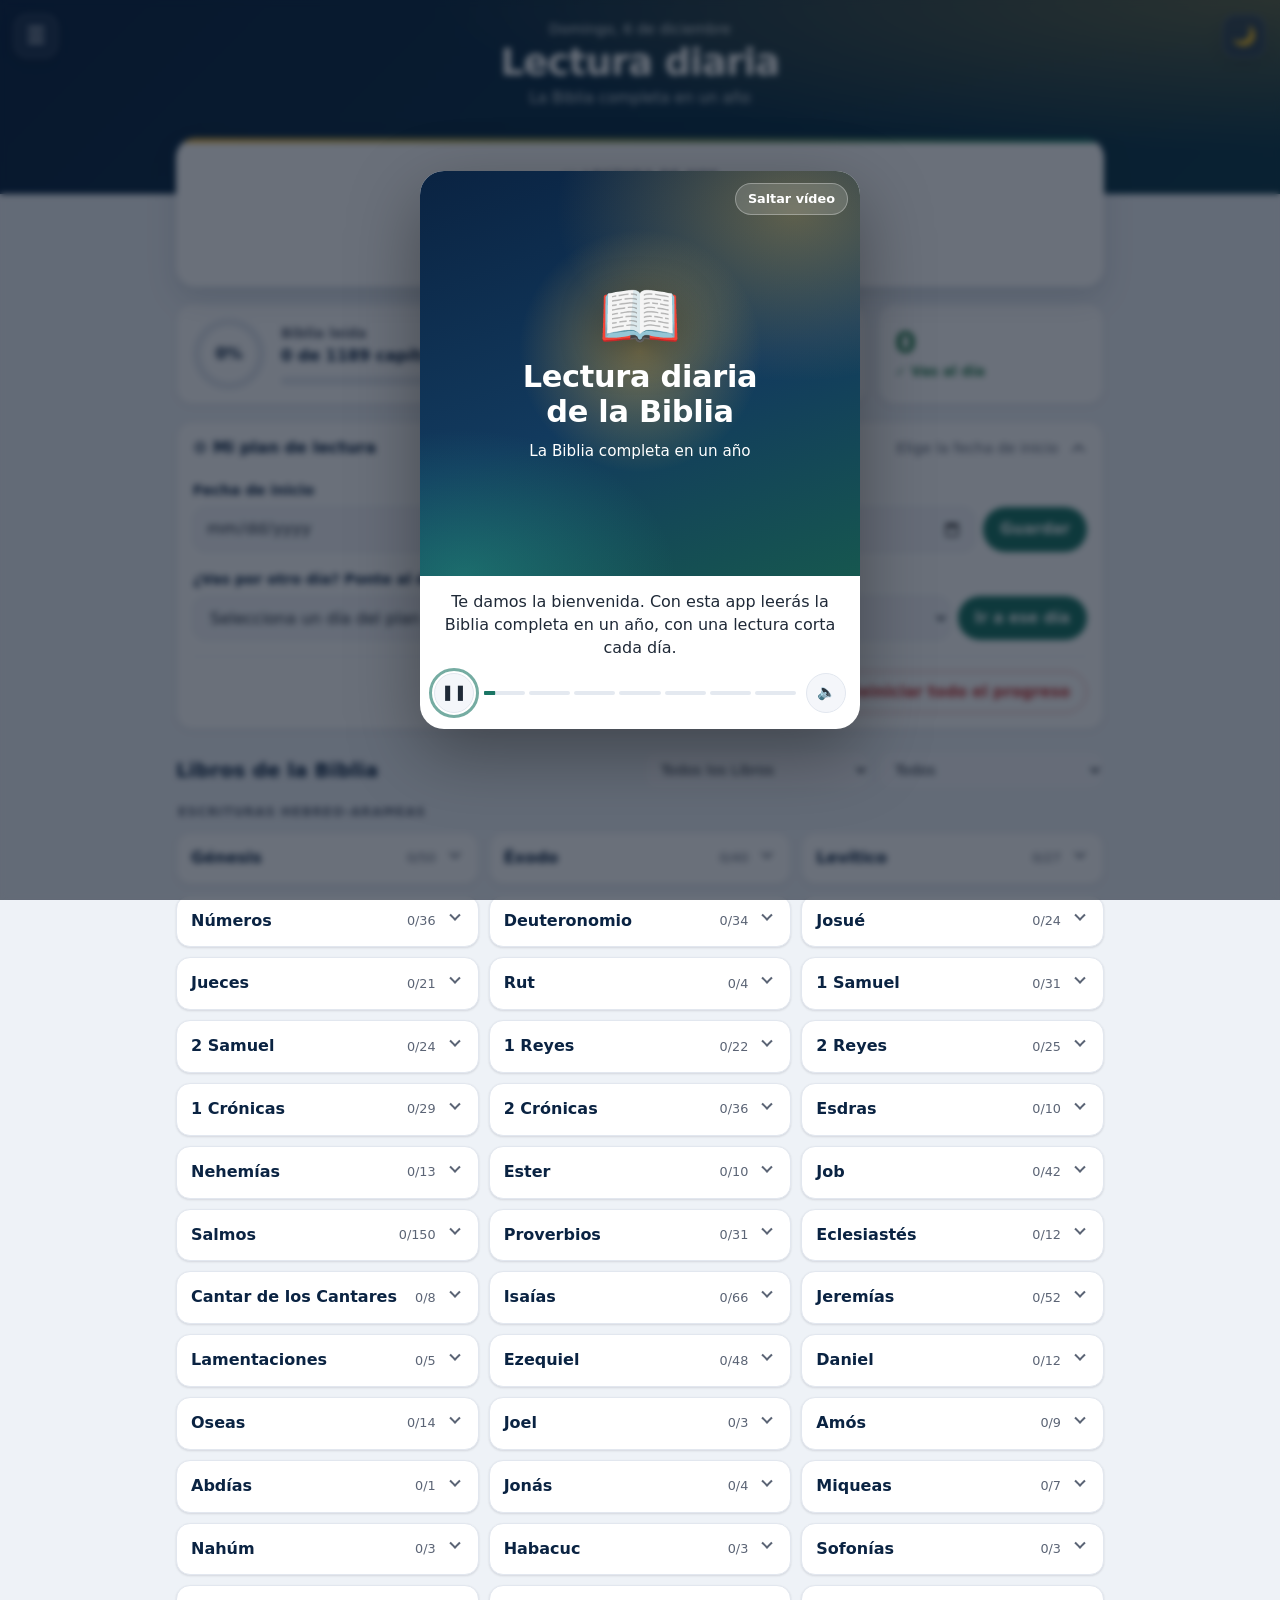
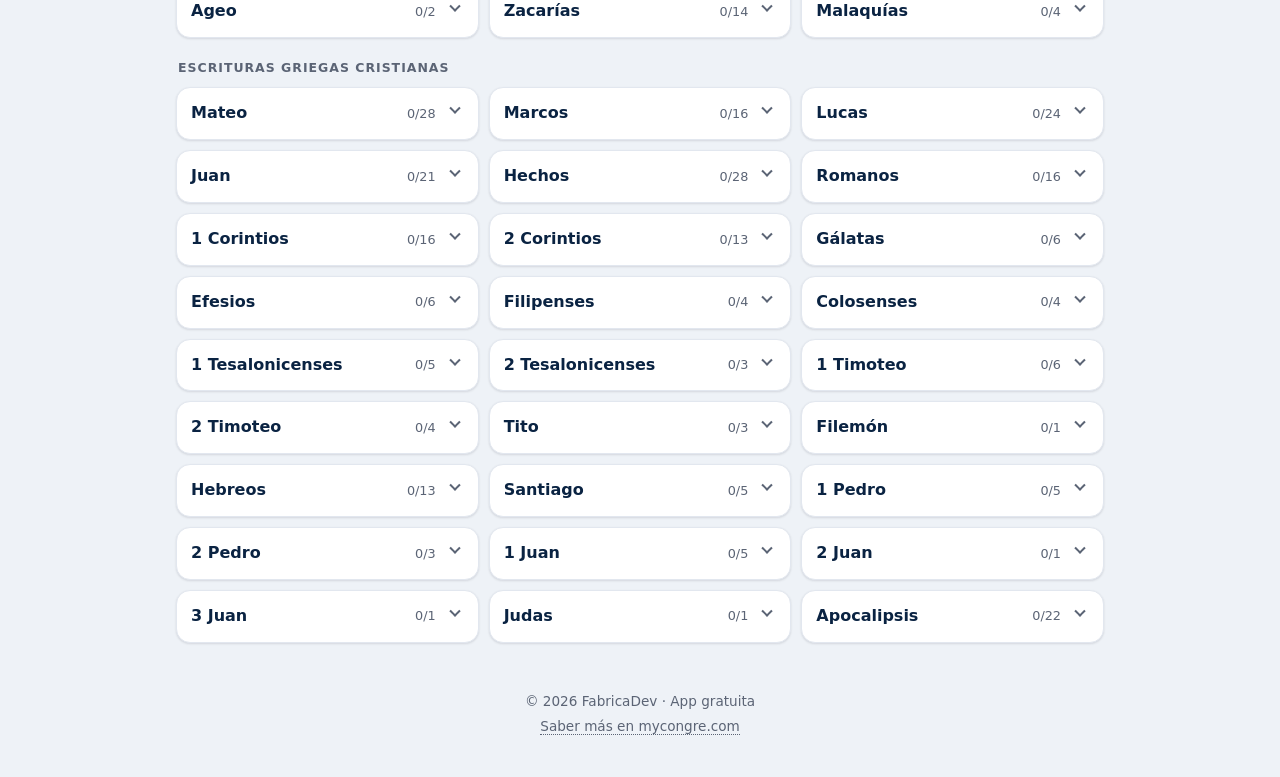
==== index.html @ f284f599 "Arregla el botón de tema en móviles con caché antigua - index.html pide los CSS/JS con ?v=2.6.1: cad" ====
<!DOCTYPE html>
<html lang="es">
<head>
  <meta charset="UTF-8">
  <script>
    // Aplica el tema elegido antes de pintar la página (evita un destello).
    try { var m = localStorage.getItem('theme-mode'); if (m === 'light' || m === 'dark') document.documentElement.setAttribute('data-theme', m); } catch (e) {}
  </script>
  <meta name="viewport" content="width=device-width, initial-scale=1, viewport-fit=cover">
  <meta name="description" content="App gratuita para leer la Biblia completa en un año: lectura diaria sugerida, progreso por libro, rachas, metas temáticas y recordatorios. Funciona sin conexión.">
  <meta name="theme-color" content="#0A2342">

  <title>Lectura diaria de la Biblia · Mi progreso bíblico</title>

  <link rel="canonical" href="https://mylectura.mycongre.com/">
  <meta property="og:type" content="website">
  <meta property="og:url" content="https://mylectura.mycongre.com/">
  <meta property="og:title" content="Lectura diaria de la Biblia">
  <meta property="og:description" content="Lee la Biblia completa en un año. Gratis, sin registro y sin conexión.">
  <meta property="og:image" content="https://mylectura.mycongre.com/og-image.jpg">
  <meta property="og:image:width" content="1200">
  <meta property="og:image:height" content="630">
  <meta property="og:image:type" content="image/jpeg">
  <meta property="og:image:alt" content="Lectura diaria de la Biblia: lee la Biblia completa en un año">
  <meta property="og:site_name" content="Lectura diaria de la Biblia">
  <meta name="twitter:card" content="summary_large_image">
  <meta property="og:locale" content="es_ES">

  <link rel="stylesheet" href="style.css?v=2.6.2">

  <link rel="manifest" href="manifest.json">

  <meta name="apple-mobile-web-app-capable" content="yes">
  <meta name="mobile-web-app-capable" content="yes">
  <meta name="apple-mobile-web-app-status-bar-style" content="black-translucent">
  <meta name="apple-mobile-web-app-title" content="Lectura diaria">

  <link rel="icon" href="icons/icon-192x192.png" type="image/png">
  <link rel="apple-touch-icon" href="icons/icon-192x192.png">

</head>

<body>
  <script>
    // Menú lateral, personalización de colores y selector de tema (claro/oscuro)
    (() => {
      const KEY = 'theme-mode';
      const root = document.documentElement;
      const media = (typeof window.matchMedia === 'function')
        ? window.matchMedia('(prefers-color-scheme: dark)')
        : null;

      const getMode = () => {
        try { return localStorage.getItem(KEY) || 'auto'; } catch (e) { return 'auto'; }
      };

      const isSystemDark = () => !!(media && media.matches);

      const effective = (mode) => {
        if (mode === 'light') return 'light';
        if (mode === 'dark') return 'dark';
        return isSystemDark() ? 'dark' : 'light';
      };

      function updateUI(mode) {
        const isDark = effective(mode) === 'dark';
        const toggle = document.getElementById('themeToggle');
        if (toggle) {
          toggle.textContent = isDark ? '☀️' : '🌙';
          const label = isDark ? 'Cambiar a modo claro' : 'Cambiar a modo oscuro';
          toggle.setAttribute('aria-label', label);
          toggle.setAttribute('title', label);
        }
        document.querySelectorAll('input[name="themeMode"]').forEach(r => {
          r.checked = (r.value === mode);
        });
      }

      function applyThemeMode(mode) {
        root.classList.add('theme-switching');
        if (mode === 'light' || mode === 'dark') {
          root.setAttribute('data-theme', mode);
        } else {
          root.removeAttribute('data-theme');
        }
        void root.offsetWidth;
        setTimeout(() => root.classList.remove('theme-switching'), 50);
        updateUI(mode);
      }

      function setThemeMode(mode) {
        try { localStorage.setItem(KEY, mode); } catch (e) {}
        applyThemeMode(mode);
      }

      // Escuchar cambios de tema del sistema operativo (Safari antiguo usa addListener)
      const onSystemChange = () => {
        if (getMode() === 'auto') {
          applyThemeMode('auto');
        }
      };

      if (media) {
        try {
          if (typeof media.addEventListener === 'function') {
            media.addEventListener('change', onSystemChange);
          } else if (typeof media.addListener === 'function') {
            media.addListener(onSystemChange);
          }
        } catch (e) {}
      }

      function initApp() {
        // 1. Menú lateral
        const menuToggle = document.getElementById('menuToggle');
        const sideMenu = document.getElementById('sideMenu');
        const closeMenu = document.getElementById('closeMenu');

        if (menuToggle && sideMenu && closeMenu && !menuToggle._hasMenuListener) {
          menuToggle._hasMenuListener = true;

          menuToggle.addEventListener('click', (e) => {
            e.stopPropagation();
            const isOpen = sideMenu.classList.toggle('open');
            document.body.classList.toggle('menu-open', isOpen);
            menuToggle.setAttribute('aria-expanded', String(isOpen));
          });

          closeMenu.addEventListener('click', () => {
            sideMenu.classList.remove('open');
            document.body.classList.remove('menu-open');
            menuToggle.setAttribute('aria-expanded', 'false');
          });

          sideMenu.querySelectorAll('nav ul li a').forEach(link => {
            link.addEventListener('click', () => {
              const href = link.getAttribute('href');
              if (href && href.startsWith('#')) {
                const targetElement = document.getElementById(href.substring(1));
                if (targetElement && sideMenu.contains(targetElement)) {
                  // Enlace interno del menú
                } else {
                  sideMenu.classList.remove('open');
                  document.body.classList.remove('menu-open');
                  menuToggle.setAttribute('aria-expanded', 'false');
                }
              } else {
                sideMenu.classList.remove('open');
                document.body.classList.remove('menu-open');
                menuToggle.setAttribute('aria-expanded', 'false');
              }
            });
          });

          document.addEventListener('click', (e) => {
            if (sideMenu.classList.contains('open') && !sideMenu.contains(e.target) && e.target !== menuToggle) {
              sideMenu.classList.remove('open');
              document.body.classList.remove('menu-open');
              menuToggle.setAttribute('aria-expanded', 'false');
            }
          });
        }

        // 2. Colores personalizados
        function applyCustomTheme(primary, accent) {
          document.documentElement.style.setProperty('--primary-color', primary);
          document.documentElement.style.setProperty('--accent-color', accent);
        }

        const primaryPicker = document.getElementById('primaryColorPicker');
        const accentPicker = document.getElementById('accentColorPicker');
        const defaultPrimaryColor = '#0A2342';
        const defaultAccentColor = '#F4B942';

        const savedPrimary = localStorage.getItem('theme-primary');
        const savedAccent = localStorage.getItem('theme-accent');

        if (primaryPicker && accentPicker) {
          if (savedPrimary && savedAccent) {
            applyCustomTheme(savedPrimary, savedAccent);
            primaryPicker.value = savedPrimary;
            accentPicker.value = savedAccent;
          } else {
            applyCustomTheme(defaultPrimaryColor, defaultAccentColor);
            primaryPicker.value = defaultPrimaryColor;
            accentPicker.value = defaultAccentColor;
          }
        }

        const saveThemeButton = document.getElementById('saveThemeButton');
        if (saveThemeButton && primaryPicker && accentPicker && !saveThemeButton._hasSaveListener) {
          saveThemeButton._hasSaveListener = true;
          saveThemeButton.addEventListener('click', () => {
            const primary = primaryPicker.value;
            const accent = accentPicker.value;
            applyCustomTheme(primary, accent);
            localStorage.setItem('theme-primary', primary);
            localStorage.setItem('theme-accent', accent);
          });
        }

        const resetThemeButton = document.getElementById('resetThemeButton');
        if (resetThemeButton && primaryPicker && accentPicker && !resetThemeButton._hasResetListener) {
          resetThemeButton._hasResetListener = true;
          resetThemeButton.addEventListener('click', () => {
            applyCustomTheme(defaultPrimaryColor, defaultAccentColor);
            primaryPicker.value = defaultPrimaryColor;
            accentPicker.value = defaultAccentColor;
            localStorage.removeItem('theme-primary');
            localStorage.removeItem('theme-accent');
          });
        }

        document.querySelectorAll('.theme-preset').forEach(btn => {
          if (!btn._hasPresetListener) {
            btn._hasPresetListener = true;
            btn.addEventListener('click', () => {
              const primary = btn.getAttribute('data-primary');
              const accent = btn.getAttribute('data-accent');
              applyCustomTheme(primary, accent);
              if (primaryPicker) primaryPicker.value = primary;
              if (accentPicker) accentPicker.value = accent;
              localStorage.setItem('theme-primary', primary);
              localStorage.setItem('theme-accent', accent);
            });
          }
        });

        // 3. Tema claro / oscuro (Botón ☀️/🌙 en la cabecera y selector de tema)
        applyThemeMode(getMode());

        const toggle = document.getElementById('themeToggle');
        if (toggle && !toggle._hasThemeListener) {
          toggle._hasThemeListener = true;
          toggle.addEventListener('click', (e) => {
            e.preventDefault();
            e.stopPropagation();
            const cur = effective(getMode());
            setThemeMode(cur === 'dark' ? 'light' : 'dark');
          });
        }

        document.querySelectorAll('input[name="themeMode"]').forEach(r => {
          if (!r._hasRadioListener) {
            r._hasRadioListener = true;
            r.addEventListener('change', () => setThemeMode(r.value));
          }
        });

        // 4. Barra superior compacta al bajar
        const onScroll = () => document.body.classList.toggle('is-scrolled', window.scrollY > 110);
        window.addEventListener('scroll', onScroll, { passive: true });
        onScroll();

        // 5. Actualizar el año en el footer
        const currentYearEl = document.getElementById('currentYearText');
        if (currentYearEl) {
          currentYearEl.textContent = new Date().getFullYear().toString();
        }
      }

      if (document.readyState === 'loading') {
        document.addEventListener('DOMContentLoaded', initApp);
      } else {
        initApp();
      }
    })();
  </script>

  <button id="menuToggle" aria-label="Abrir menú de configuración" aria-expanded="false" aria-controls="sideMenu">
    &#9776; </button>

  <div class="topbar" aria-hidden="true"><span class="topbar__title">Lectura diaria</span></div>

  <button type="button" id="themeToggle" aria-label="Cambiar modo de tema" title="Modo claro / oscuro">🌙</button>
  <script>
    // Inicialización síncrona del icono para evitar que se muestre 🌙 en pantallas con tema oscuro
    try {
      var _m = localStorage.getItem('theme-mode') || 'auto';
      var _isDark = (_m === 'dark' || (_m === 'auto' && window.matchMedia && window.matchMedia('(prefers-color-scheme: dark)').matches));
      var _btn = document.getElementById('themeToggle');
      if (_btn && _isDark) {
        _btn.textContent = '☀️';
        _btn.setAttribute('aria-label', 'Cambiar a modo claro');
      }
    } catch (e) {}
  </script>

  <button type="button" id="installAppButton" data-install-button hidden aria-label="Instalar la app">📲 Instalar</button>

  <aside id="sideMenu">
    <button id="closeMenu" aria-label="Cerrar menú">&times;</button>
    <nav>
      <ul>
        <li><a href="#reminder-menu">🔔 Recordatorio diario</a></li>
        <li><a href="#theme-customizer-menu">🎨 Apariencia</a></li>
        <!-- Nueva sección para Calendario -->
        <li><a href="#calendar-menu">📅 Calendario</a></li>
        <li><a href="#thematic-reading-goals-menu">🏅 Metas Temáticas</a></li>
        <li><a href="#monthly-reading-view">📊 Progreso Mensual</a></li>
        <li><a href="#annual-reading-view">🗓️ Progreso Anual</a></li>
        <li><a href="#sync-menu">🔄 Sincronizar dispositivos</a></li>
        <li><a href="#backup-menu">💾 Copia de seguridad</a></li>
        <li><a href="#install-menu">📲 Instalar la app</a></li>
        <li><a href="#about-menu">ℹ️ Acerca de</a></li>
      </ul>

      <section id="reminder-menu" class="menu-section">
        <h2>Recordatorio diario</h2>
        <p class="menu-note" id="reminderStatusText">Recibe cada día un aviso con tu lectura, aunque la app esté cerrada.</p>
        <label class="stats-toggle">
          <input type="checkbox" id="reminderToggle">
          <span>Avisarme cada día</span>
        </label>
        <div class="field-group">
          <label for="reminderTime">Hora del aviso:</label>
          <input type="time" id="reminderTime" value="08:00" step="300">
        </div>
        <div class="menu-section-actions">
          <button type="button" id="reminderTestButton" class="button-secondary" hidden>Enviar aviso de prueba</button>
        </div>
      </section>

      <section id="theme-customizer-menu" class="menu-section">
        <h2>Apariencia</h2>
        <div class="field-group">
          <label id="themeModeLabel">Tema</label>
          <div class="theme-modes" role="radiogroup" aria-labelledby="themeModeLabel">
            <label class="theme-mode"><input type="radio" name="themeMode" value="auto"><span>🌓 Automático</span></label>
            <label class="theme-mode"><input type="radio" name="themeMode" value="light"><span>☀️ Claro</span></label>
            <label class="theme-mode"><input type="radio" name="themeMode" value="dark"><span>🌙 Oscuro</span></label>
          </div>
          <p class="menu-note menu-note--small">«Automático» sigue el modo claro u oscuro de tu móvil.</p>
        </div>
        <div class="field-group">
          <label for="primaryColorPicker">Color principal:</label>
          <input type="color" id="primaryColorPicker" value="#0A2342" title="Selector de color principal">
        </div>
        <div class="field-group">
          <label for="accentColorPicker">Color de acento:</label>
          <input type="color" id="accentColorPicker" value="#F4B942" title="Selector de color de acento">
        </div>
        <div class="field-group button-group">
            <button type="button" id="saveThemeButton">Guardar</button>
            <button type="button" id="resetThemeButton" class="button-secondary">Restaurar</button>
        </div>

        <div class="field-group">
          <label>O elige una paleta predefinida:</label>
          <div id="presetThemes" class="suggestion-block__actions preset-themes-grid">
            <button type="button" class="theme-preset daily-suggestion__button" data-primary="#0A2342" data-accent="#F4B942" style="background:#0A2342; color:#F4B942;">Abismo</button>
            <button type="button" class="theme-preset daily-suggestion__button" data-primary="#0b3d91" data-accent="#f39c12" style="background:#0b3d91; color:#f39c12;">Clásico</button>
            <button type="button" class="theme-preset daily-suggestion__button" data-primary="#2c3e50" data-accent="#e67e22" style="background:#2c3e50; color:#e67e22;">Oscuro</button>
            <button type="button" class="theme-preset daily-suggestion__button" data-primary="#16a085" data-accent="#f1c40f" style="background:#16a085; color:#f1c40f;">Tropical</button>
            <button type="button" class="theme-preset daily-suggestion__button" data-primary="#8e44ad" data-accent="#3498db" style="background:#8e44ad; color:#3498db;">Vibrante</button>
          </div>
        </div>
      </section>

      <!-- Nueva sección para Calendario -->
      <section id="calendar-menu" class="menu-section">
        <h2>Calendario de Lectura</h2>
        <div class="menu-section-actions">
          <button id="generateMonthCalendarButton" class="calendar-button">Añadir lectura por un mes</button>
          <button id="generateYearCalendarButton" class="calendar-button">Añadir lectura por 1 año</button>
        </div>
        <p class="calendar-note">Agrega recordatorios de lectura a tu calendario favorito</p>
      </section>

      <section id="thematic-reading-goals-menu" class="menu-section">
        <h2>Metas de Lectura Temática</h2>
        <div id="thematicSectionsContainer" class="thematic-sections-grid">
            <p>Configura o visualiza tus metas de lectura por temas.</p>
        </div>
      </section>

      <section id="monthly-reading-view" class="menu-section">
        <h2>Progreso de Lectura Mensual</h2>
        <div id="monthlyProgressContainer">
          <p>Aquí se mostrará un resumen de tu progreso de lectura para el mes actual y anteriores.</p>
          </div>
      </section>

      <section id="annual-reading-view" class="menu-section">
        <h2>Progreso de Lectura Anual</h2>
        <div id="annualProgressContainer">
          <p>Aquí se mostrará un resumen de tu progreso de lectura para el año actual y anteriores.</p>
          </div>
      </section>

      <section id="sync-menu" class="menu-section">
        <h2>Sincronizar dispositivos</h2>
        <p class="menu-note" id="syncStatusText">Usa tu progreso en el móvil, la tablet y el ordenador. Sin cuentas: solo un código.</p>

        <div id="syncUnlinked">
          <div class="menu-section-actions">
            <button type="button" id="syncCreateButton">Crear código de sincronización</button>
          </div>
          <div class="field-group sync-link">
            <label for="syncCodeInput">¿Ya tienes un código?</label>
            <input type="text" id="syncCodeInput" class="sync-code-input" placeholder="XXXX-XXXX-XXXX" autocomplete="off" autocapitalize="characters" spellcheck="false" maxlength="14" inputmode="text">
            <button type="button" id="syncLinkButton" class="button-secondary">Vincular este dispositivo</button>
          </div>
        </div>

        <div id="syncLinked" hidden>
          <p class="menu-note menu-note--small">Tu código (escríbelo en tus otros dispositivos):</p>
          <p class="sync-code" id="syncCodeText">····-····-····</p>
          <div class="menu-section-actions">
            <button type="button" id="syncNowButton">Sincronizar ahora</button>
            <button type="button" id="syncCopyButton" class="button-secondary">Copiar código</button>
            <button type="button" id="syncUnlinkButton" class="button-secondary">Desvincular este dispositivo</button>
          </div>
        </div>
        <p class="menu-note menu-note--small">🔒 Tu progreso viaja cifrado: ni siquiera el servidor puede leerlo. Quien tenga el código podrá verlo y cambiarlo, así que no lo compartas.</p>
      </section>

      <section id="backup-menu" class="menu-section">
        <h2>Copia de seguridad</h2>
        <p class="menu-note">Tu progreso se guarda solo en este navegador. Descarga una copia para no perderlo o para pasarlo a otro móvil.</p>
        <div class="menu-section-actions">
          <button type="button" id="exportBackupButton">Descargar copia</button>
          <button type="button" id="importBackupButton" class="button-secondary">Restaurar copia</button>
          <input type="file" id="importBackupInput" accept="application/json,.json" hidden>
        </div>
      </section>

      <section id="install-menu" class="menu-section">
        <h2>Instalar la app</h2>
        <p class="menu-note" id="installStatusText">Instálala para abrirla desde tu pantalla de inicio.</p>
        <div class="menu-section-actions">
          <button type="button" data-install-button hidden>📲 Instalar ahora</button>
        </div>
      </section>

      <section id="about-menu" class="menu-section">
        <h2>Acerca de</h2>
        <p class="menu-note">Esta app es <strong>gratuita</strong> y no necesita registro. Forma parte de las herramientas de <strong>mycongre.com</strong>.</p>
        <p><a class="about-link" href="https://mycongre.com/" target="_blank" rel="noopener">Saber más en mycongre.com →</a></p>
        <div class="menu-section-actions">
          <button type="button" id="replayTutorialButton" class="button-secondary">▶ Ver el vídeo de bienvenida</button>
        </div>
        <label class="stats-toggle">
          <input type="checkbox" id="statsOptInToggle" checked>
          <span>Enviar estadísticas anónimas de uso</span>
        </label>
        <p class="menu-note menu-note--small">Para mejorar la app se envía un identificador aleatorio de este dispositivo, cuándo la abres, cuánto tiempo la usas y cuántos capítulos marcas. Nunca tu nombre, correo ni IP. Tu progreso no sale de tu dispositivo.</p>
      </section>
      </nav>
  </aside>

  <div class="app">
    <header class="app-header">
      <div class="app-header__inner">
        <p class="app-header__date" id="currentDateText">&nbsp;</p>
        <h1 class="app-header__title">Lectura diaria</h1>
        <p class="app-header__subtitle">La Biblia completa en un año</p>
      </div>
    </header>

    <main class="app-main">
      <section class="today-card" aria-labelledby="todayTitle">
        <p class="today-card__eyebrow" id="todayTitle">📖 Lectura de hoy</p>
        <div id="suggestedReadingContentContainer" class="suggested-reading-content">
          <p class="daily-suggestion__text" id="dailySuggestionMainText" aria-live="polite">Cargando…</p>
          <a class="suggested-reading__link" id="dailySuggestionOnlineLink" href="#" target="_blank" rel="noopener" style="display: none;" aria-label="Abrir la lectura de hoy en jw.org">Ver lectura online</a>
          <small id="jwAppSuggestionNote" class="today-card__note" style="display:none;"></small>
        </div>
        <div class="today-card__actions">
          <button type="button" class="button-success" id="markSuggestedAsReadButton" style="display: none;">✓ Marcar como leído</button>
          <button type="button" class="button-ghost" id="addToCalendarButton" style="display: none;">📅 Añadir al calendario</button>
          <button type="button" class="button-ghost" id="reminderPromoButton" hidden>🔔 Recordármelo cada día</button>
        </div>
      </section>

      <section class="week-card" id="weeklyReadingCard" hidden aria-labelledby="weeklyEyebrow">
        <span class="week-card__icon" aria-hidden="true">🗓️</span>
        <div class="week-card__body">
          <p class="week-card__eyebrow" id="weeklyEyebrow">Lectura de la semana</p>
          <p class="week-card__range" id="weeklyRange"></p>
          <p class="week-card__reading"><span id="weeklyReadingText"></span> <span class="week-card__done" id="weeklyDoneBadge" hidden>✓ Leída</span></p>
          <a class="week-card__guide" id="weeklyGuideLink" href="#" target="_blank" rel="noopener">Guía de actividades de esta semana</a>
        </div>
        <div class="week-card__actions">
          <a class="week-card__link" id="weeklyReadingLink" href="#" target="_blank" rel="noopener">Ver lectura</a>
          <button type="button" class="button-ghost" id="weeklyMarkButton">✓ Marcar como leída</button>
        </div>
      </section>

      <section class="stats-row" aria-label="Tu progreso">
        <div class="stat-card stat-card--progress">
          <div class="progress-ring" id="progressRing" aria-hidden="true"><span id="progressPercent">0%</span></div>
          <div class="stat-card__body">
            <p class="stat-card__label">Biblia leída</p>
            <p class="stat-card__detail" id="progressText" aria-live="polite">0 de 1189 capítulos</p>
            <div class="progress-bar-overall" role="progressbar" aria-labelledby="progressText" aria-valuenow="0" aria-valuemin="0" aria-valuemax="100">
              <div id="progressBar"></div>
            </div>
          </div>
        </div>
        <div class="stat-card stat-card--streak daily-suggestion__streak">
          <p class="stat-card__value"><span class="stat-card__icon" aria-hidden="true">🔥</span> <span id="streakText">0</span></p>
          <p class="stat-card__label">Racha · <span id="streakUnit">días</span></p>
        </div>
        <div class="stat-card stat-card--delay suggestion-block--status">
          <p class="stat-card__value"><span id="daysDelayedText" aria-live="polite">0</span></p>
          <p class="stat-card__label"><span class="when-late">Lecturas atrasadas</span><span class="when-ok">✓ Vas al día</span></p>
        </div>
      </section>

      <details class="panel" id="plan-management">
        <summary class="panel__summary">
          <span class="panel__title">⚙️ Mi plan de lectura</span>
          <span class="panel__hint" id="currentPlanStartDateText" aria-live="polite">Cargando…</span>
        </summary>
        <div class="panel__body">
          <div class="field">
            <label for="planStartDateInput">Fecha de inicio</label>
            <div class="field__row">
              <input type="date" id="planStartDateInput">
              <button type="button" id="setPlanStartDateButton">Guardar</button>
            </div>
          </div>
          <div class="field">
            <label for="syncReadingSelect">¿Vas por otro día? Ponte al día en el plan</label>
            <div class="field__row">
              <select id="syncReadingSelect">
                <option value="">Cargando lecturas del plan...</option>
              </select>
              <button type="button" id="syncPlanButton">Ir a ese día</button>
            </div>
          </div>
          <div class="panel__danger">
            <button type="button" id="resetProgress" class="button-danger">Reiniciar todo el progreso</button>
          </div>
        </div>
      </details>

      <section class="books" aria-labelledby="booksTitle">
        <div class="books__header">
          <h2 id="booksTitle">Libros de la Biblia</h2>
          <div class="books__filters" id="controls">
            <label class="visually-hidden" for="bookFilter">Filtrar por libro</label>
            <select id="bookFilter">
              <option value="todos">Todos los libros</option>
            </select>
            <label class="visually-hidden" for="statusFilter">Filtrar por estado</label>
            <select id="statusFilter">
              <option value="todos">Todos</option>
              <option value="leidos">Leídos</option>
              <option value="no_leidos">No leídos</option>
            </select>
          </div>
        </div>
        <div id="bibleBooksContainer" class="books__grid"></div>
      </section>
    </main>

    <footer class="app-footer">
      <p>&copy; <span id="currentYearText"></span> FabricaDev · App gratuita</p>
      <p class="footer-more"><a href="https://mycongre.com/" target="_blank" rel="noopener">Saber más en mycongre.com</a></p>
    </footer>
  </div>

  <dialog id="onboarding" class="intro" aria-label="Vídeo de bienvenida">
    <div class="intro__player" id="introPlayer">
      <div class="intro__stage" id="introStage" aria-hidden="true">

        <div class="scene scene--title">
          <div class="sc-glow"></div>
          <div class="sc-book">📖</div>
          <p class="sc-title">Lectura diaria<br>de la Biblia</p>
          <p class="sc-sub">La Biblia completa en un año</p>
        </div>

        <div class="scene scene--today">
          <div class="mock-card">
            <p class="mock-eyebrow">📖 Lectura de hoy</p>
            <span class="mock-day">Día 1</span>
            <p class="mock-scripture">Génesis 1-3</p>
            <span class="mock-btn mock-btn--primary">📖 Ver lectura online</span>
          </div>
          <span class="tap tap--today"></span>
        </div>

        <div class="scene scene--mark">
          <div class="mock-card">
            <p class="mock-scripture mock-scripture--small">Génesis 1-3</p>
            <span class="mock-btn mock-btn--mark"><span class="mark-before">Marcar como leído</span><span class="mark-after">✓ ¡Leído!</span></span>
            <div class="mock-chapters"><span>1</span><span>2</span><span>3</span><span>4</span><span>5</span><span>6</span></div>
          </div>
          <span class="tap tap--mark"></span>
        </div>

        <div class="scene scene--streak">
          <div class="streak-box">
            <span class="streak-flame">🔥</span>
            <span class="streak-ticker"><span class="streak-numbers"><span>1</span><span>2</span><span>3</span><span>4</span><span>5</span><span>6</span><span>7</span></span></span>
          </div>
          <p class="streak-label">días seguidos</p>
          <div class="mini-progress"><span></span></div>
          <p class="award">👑 ¡Premio desbloqueado!</p>
        </div>

        <div class="scene scene--reminder">
          <div class="lock">
            <p class="lock-time">08:00</p>
            <p class="lock-date">Buenos días</p>
            <div class="notif">
              <span class="notif-icon">📖</span>
              <span class="notif-text"><strong>Día 12: Génesis 31-32</strong><small>Toca para abrir tu lectura de hoy</small></span>
            </div>
          </div>
        </div>

        <div class="scene scene--sync">
          <div class="devices">
            <span class="device device--a">📱</span>
            <span class="flow"><i></i><i></i><i></i></span>
            <span class="device device--b">💻</span>
          </div>
          <p class="code-chip">🔒 K7MQ-3XPA-9TRD</p>
          <p class="sc-sub">Mismo progreso en todos tus dispositivos</p>
        </div>

        <div class="scene scene--end">
          <ul class="checks">
            <li>✓ Gratis</li>
            <li>✓ Sin registro</li>
            <li>✓ Funciona sin conexión</li>
          </ul>
          <p class="sc-title">¡Vamos a empezar!</p>
        </div>
      </div>

      <p class="intro__caption" id="introCaption" aria-live="polite"></p>

      <div class="intro__bar">
        <button type="button" class="intro__icon-btn" id="introPlay" aria-label="Pausar">❚❚</button>
        <div class="intro__timeline" id="introTimeline"></div>
        <button type="button" class="intro__icon-btn" id="introVoice" aria-pressed="false" aria-label="Activar narración" title="Narración por voz">🔈</button>
      </div>
    </div>

    <div class="intro__setup" id="introSetup" hidden>
      <h2 id="introSetupTitle" tabindex="-1">¡Todo listo para empezar!</h2>
      <div class="setup-item">
        <label for="onboardingStartDate">📅 ¿Qué día empiezas el plan?</label>
        <input type="date" id="onboardingStartDate">
      </div>
      <div class="setup-item">
        <label for="onboardingReminderTime">🔔 Recordatorio diario</label>
        <div class="field__row">
          <input type="time" id="onboardingReminderTime" value="08:00" step="300">
          <button type="button" id="onboardingReminderButton">Activar</button>
        </div>
        <p class="setup-note" id="onboardingReminderNote">Opcional. También puedes activarlo después desde el menú ☰.</p>
      </div>
      <div class="setup-item" id="setupInstall">
        <p class="setup-note">📲 <span id="onboardingInstallText">Instálala para abrirla desde tu pantalla de inicio.</span></p>
        <button type="button" class="button-secondary" data-install-button hidden>Instalar la app</button>
      </div>
      <div class="intro__footer">
        <button type="button" class="button-ghost" id="introReplay">↺ Ver el vídeo</button>
        <button type="button" id="onboardingNext">¡Empezar!</button>
      </div>
    </div>

    <button type="button" class="intro__skip" id="onboardingSkip">Saltar vídeo</button>
  </dialog>

  <script src="./pwa.js?v=2.6.2" defer></script>
  <script src="./script.js?v=2.6.2" defer></script>
  <script src="./stats.js?v=2.6.2" defer></script>
  <script src="./reminders.js?v=2.6.2" defer></script>
  <script src="./sync.js?v=2.6.2" defer></script>
  <script src="./onboarding.js?v=2.6.2" defer></script>
</body>
</html>
---- style.css ----
/* =========================================================
   Lectura diaria de la Biblia · estilos
   Tema automático, claro u oscuro (Menú → Apariencia o botón ☀️/🌙).
   --primary-color y --accent-color se pueden cambiar desde el menú.
   ========================================================= */

:root {
  color-scheme: light;
  /* Marca (personalizables) */
  --primary-color: #0A2342;
  --accent-color: #F4B942;
  --secondary-color: #1A7564;   /* acentos, enlaces, anillo */
  --secondary-hover: #145E50;

  /* Botones (texto blanco encima: contraste AA) */
  --button-bg: #1A7564;
  --button-hover: #145E50;
  --success-strong: #237A4B;
  --success-hover: #1B633C;
  --cta-bg: var(--primary-color);
  --cta-shadow: 0 6px 16px color-mix(in srgb, var(--primary-color) 35%, transparent);

  /* Superficies y texto */
  --bg: #EEF2F7;
  --surface: #FFFFFF;
  --surface-2: #F4F6FA;
  --text: #1F2937;
  --text-muted: #5B6475;
  --heading: var(--primary-color);
  --border: #E2E7EF;
  --track: #E4E9F0;

  /* Estados */
  --read-color: #237A4B;
  --streak-color: #C2410C;
  --danger-color: #C53030;
  --danger-hover-color: #A32424;
  --award-unlocked-bg: #FFF8E6;

  /* Medidas */
  --spacing: 8px;
  --border-radius: 12px;
  --radius-lg: 20px;
  --shadow-sm: 0 1px 2px rgba(16, 24, 40, 0.06), 0 1px 3px rgba(16, 24, 40, 0.06);
  --shadow-lg: 0 12px 32px rgba(10, 35, 66, 0.12), 0 2px 6px rgba(10, 35, 66, 0.06);
  --font-family: system-ui, -apple-system, "Segoe UI", Roboto, "Helvetica Neue", Arial, sans-serif;

  /* Alias de versiones anteriores */
  --text-color: var(--text);
  --text-light-color: var(--text-muted);
  --card-background-color: var(--surface);
  --background-color: var(--surface-2);
  --border-color: var(--border);
  --unread-color: var(--track);
}

/* Modo oscuro: automático según el sistema, salvo que la persona elija «Claro»;
   o forzado si elige «Oscuro» (data-theme en <html>). */
@media (prefers-color-scheme: dark) {
  :root:not([data-theme="light"]) {
    color-scheme: dark;
    --secondary-color: #2BB594;
    --secondary-hover: #3CCBA8;
    --button-bg: #137A64;
    --button-hover: #178C73;
    --success-strong: #1E7A4C;
    --success-hover: #238A57;
    --cta-bg: #137A64;
    --cta-shadow: none;
    --bg: #0E1522;
    --surface: #162133;
    --surface-2: #1C293E;
    --text: #E4E9F1;
    --text-muted: #A3B0C2;
    --heading: #F2F6FB;
    --border: #26364D;
    --track: #2A3A52;
    --read-color: #4CC98A;
    --streak-color: #FF8A3D;
    --danger-color: #FF9A9A;
    --danger-hover-color: #FFB3B3;
    --award-unlocked-bg: #2A2616;
    --shadow-sm: 0 1px 2px rgba(0, 0, 0, 0.4);
    --shadow-lg: 0 12px 32px rgba(0, 0, 0, 0.45);
  }
}
:root[data-theme="dark"] {
  color-scheme: dark;
  --secondary-color: #2BB594;
  --secondary-hover: #3CCBA8;
  --button-bg: #137A64;
  --button-hover: #178C73;
  --success-strong: #1E7A4C;
  --success-hover: #238A57;
  --cta-bg: #137A64;
  --cta-shadow: none;
  --bg: #0E1522;
  --surface: #162133;
  --surface-2: #1C293E;
  --text: #E4E9F1;
  --text-muted: #A3B0C2;
  --heading: #F2F6FB;
  --border: #26364D;
  --track: #2A3A52;
  --read-color: #4CC98A;
  --streak-color: #FF8A3D;
  --danger-color: #FF9A9A;
  --danger-hover-color: #FFB3B3;
  --award-unlocked-bg: #2A2616;
  --shadow-sm: 0 1px 2px rgba(0, 0, 0, 0.4);
  --shadow-lg: 0 12px 32px rgba(0, 0, 0, 0.45);
}

/* ---------- Base ---------- */
*, *::before, *::after { box-sizing: border-box; margin: 0; padding: 0; }
html { scroll-behavior: smooth; -webkit-text-size-adjust: 100%; }
body {
  background: var(--bg);
  color: var(--text);
  font-family: var(--font-family);
  font-size: 1rem;
  line-height: 1.55;
  min-height: 100vh;
  -webkit-font-smoothing: antialiased;
}
a { color: var(--secondary-color); }
[hidden] { display: none !important; }
.visually-hidden {
  position: absolute !important; width: 1px; height: 1px; overflow: hidden;
  clip: rect(0 0 0 0); white-space: nowrap; border: 0; padding: 0; margin: -1px;
}
:focus-visible { outline: 3px solid color-mix(in srgb, var(--secondary-color) 60%, transparent); outline-offset: 2px; }

/* ---------- Botones ---------- */
button {
  font: inherit;
  display: inline-flex; align-items: center; justify-content: center; gap: 6px;
  min-height: 42px;
  padding: 8px 16px;
  border: 1px solid transparent;
  border-radius: 999px;
  background: var(--button-bg);
  color: #fff;
  font-weight: 600;
  font-size: 0.95rem;
  cursor: pointer;
  transition: background-color 0.15s, color 0.15s, border-color 0.15s, transform 0.1s, box-shadow 0.15s;
}
button:hover { background: var(--button-hover); }
button:active { transform: translateY(1px); }
button:disabled { opacity: 0.6; cursor: default; }

.button-secondary {
  background: transparent; color: var(--secondary-color); border-color: var(--secondary-color);
}
.button-secondary:hover { background: color-mix(in srgb, var(--secondary-color) 10%, transparent); color: var(--secondary-color); }
.button-ghost {
  background: var(--surface-2); color: var(--text); border-color: var(--border);
}
.button-ghost:hover { background: color-mix(in srgb, var(--secondary-color) 10%, var(--surface-2)); color: var(--text); }
.button-success { background: var(--success-strong); }
.button-success:hover { background: var(--success-hover); }
.button-danger {
  background: transparent; color: var(--danger-color); border-color: color-mix(in srgb, var(--danger-color) 50%, transparent);
}
.button-danger:hover { background: color-mix(in srgb, var(--danger-color) 10%, transparent); color: var(--danger-color); }

/* ---------- Formularios ---------- */
input[type="date"], input[type="time"], input[type="text"], select {
  font: inherit;
  width: 100%;
  min-height: 44px;
  padding: 8px 12px;
  color: var(--text);
  background: var(--surface-2);
  border: 1px solid var(--border);
  border-radius: var(--border-radius);
}
select { cursor: pointer; }
input[type="color"] { width: 56px; height: 40px; border: 1px solid var(--border); border-radius: 10px; background: var(--surface-2); padding: 3px; cursor: pointer; }

/* ---------- Cabecera ---------- */
.app-header {
  background:
    radial-gradient(120% 140% at 100% 0%, color-mix(in srgb, var(--accent-color) 35%, transparent) 0%, transparent 55%),
    linear-gradient(135deg, var(--primary-color) 0%, color-mix(in srgb, var(--primary-color) 70%, var(--secondary-color)) 100%);
  color: #fff;
  padding: calc(18px + env(safe-area-inset-top, 0px)) 16px 76px;
}
.app-header__inner { max-width: 960px; margin: 0 auto; padding: 0 56px; text-align: center; }
.app-header__date { font-size: 0.9rem; opacity: 0.85; min-height: 1.4em; }
.app-header__date::first-letter { text-transform: uppercase; }
.app-header__title { font-size: clamp(1.7rem, 5vw, 2.3rem); font-weight: 800; letter-spacing: -0.02em; line-height: 1.15; margin-top: 2px; }
.app-header__subtitle { font-size: 0.95rem; opacity: 0.8; margin-top: 2px; }

#menuToggle {
  position: fixed;
  top: calc(14px + env(safe-area-inset-top, 0px));
  left: calc(14px + env(safe-area-inset-left, 0px));
  z-index: 1001;
  width: 44px; height: 44px; min-height: 0; padding: 0;
  border-radius: 14px;
  background: color-mix(in srgb, var(--primary-color) 55%, rgba(255, 255, 255, 0.18));
  color: #fff; font-size: 1.35rem;
  border: 1px solid rgba(255, 255, 255, 0.25);
  box-shadow: 0 4px 14px rgba(0, 0, 0, 0.18);
  backdrop-filter: blur(8px); -webkit-backdrop-filter: blur(8px);
  touch-action: manipulation;
  -webkit-tap-highlight-color: transparent;
  cursor: pointer;
  user-select: none; -webkit-user-select: none;
}
#menuToggle:hover { background: var(--primary-color); }
body:has(#sideMenu.open) #menuToggle,
body.menu-open #menuToggle { visibility: hidden; }

#installAppButton {
  position: fixed;
  top: calc(14px + env(safe-area-inset-top, 0px));
  right: calc(68px + env(safe-area-inset-right, 0px));
  z-index: 1001;
  background: var(--accent-color); color: var(--primary-color);
  box-shadow: 0 4px 14px rgba(0, 0, 0, 0.18);
  touch-action: manipulation;
  -webkit-tap-highlight-color: transparent;
}
#installAppButton:hover { background: color-mix(in srgb, var(--accent-color) 85%, #fff); }

/* ---------- Contenido principal ---------- */
.app-main {
  max-width: 960px;
  margin: -56px auto 0;
  padding: 0 16px 24px;
  display: grid;
  gap: 16px;
}

/* Tarjeta de hoy */
.today-card {
  position: relative; overflow: hidden;
  background: var(--surface);
  border-radius: var(--radius-lg);
  box-shadow: var(--shadow-lg);
  padding: 22px 20px 20px;
  text-align: center;
}
.today-card::before {
  content: ""; position: absolute; inset: 0 0 auto 0; height: 5px;
  background: linear-gradient(90deg, var(--accent-color), var(--secondary-color));
}
.today-card__eyebrow {
  font-size: 0.78rem; font-weight: 700; letter-spacing: 0.08em; text-transform: uppercase; color: var(--text-muted);
}
.suggested-reading-content { display: flex; flex-direction: column; align-items: center; gap: 12px; margin-top: 10px; }
.daily-suggestion__text { color: var(--text); max-width: 40ch; }
#dailySuggestionMainText br { display: none; }
.suggested-reading__day {
  display: inline-block;
  padding: 3px 14px; border-radius: 999px;
  background: color-mix(in srgb, var(--accent-color) 25%, transparent);
  color: var(--heading); font-weight: 700; font-size: 0.9rem;
}
.suggested-reading__scripture {
  display: block; margin-top: 8px;
  font-size: clamp(1.7rem, 6vw, 2.4rem); font-weight: 800; letter-spacing: -0.02em; line-height: 1.15;
  color: var(--heading);
}
.suggested-reading__link {
  display: inline-flex; align-items: center; gap: 8px;
  padding: 12px 26px; border-radius: 999px;
  background: var(--cta-bg); color: #fff; text-decoration: none; font-weight: 700;
  box-shadow: var(--cta-shadow);
  transition: transform 0.15s, box-shadow 0.15s;
}
.suggested-reading__link::before { content: "📖"; }
.suggested-reading__link:hover { transform: translateY(-2px); }
.today-card__note { font-size: 0.8rem; font-style: italic; color: var(--text-muted); max-width: 42ch; }
.today-card__actions { display: flex; flex-wrap: wrap; gap: 8px; justify-content: center; margin-top: 16px; }

/* Lectura de la semana (reunión) */
.week-card {
  display: grid; grid-template-columns: auto 1fr; gap: 12px 14px; align-items: center;
  background: var(--surface); border: 1px solid var(--border); border-radius: 16px;
  padding: 16px; box-shadow: var(--shadow-sm);
  border-left: 5px solid var(--accent-color);
}
.week-card__icon { font-size: 1.8rem; line-height: 1; }
.week-card__eyebrow { font-size: 0.78rem; font-weight: 700; letter-spacing: 0.06em; text-transform: uppercase; color: var(--text-muted); }
.week-card__reading { font-size: 1.35rem; font-weight: 800; color: var(--heading); line-height: 1.2; margin-top: 2px; }
.week-card__done { display: inline-block; vertical-align: middle; font-size: 0.8rem; font-weight: 700; color: var(--read-color); background: color-mix(in srgb, var(--read-color) 14%, transparent); padding: 2px 10px; border-radius: 999px; margin-left: 4px; }
.week-card__range { font-size: 0.85rem; color: var(--text-muted); margin-top: 1px; }
.week-card__range::first-letter { text-transform: uppercase; }
.week-card__guide { display: inline-block; padding: 6px 0; font-size: 0.85rem; color: var(--text-muted); }
.week-card__guide:hover { color: var(--secondary-color); }
.week-card__actions { grid-column: 1 / -1; display: flex; flex-wrap: wrap; gap: 8px; }
.week-card__link {
  display: inline-flex; align-items: center; min-height: 42px; padding: 8px 18px; border-radius: 999px;
  background: var(--cta-bg); color: #fff; font-weight: 700; text-decoration: none;
}
.week-card__link:hover { filter: brightness(1.15); }
.week-card.is-read { border-left-color: var(--read-color); }
@media (min-width: 720px) {
  .week-card { grid-template-columns: auto 1fr auto; }
  .week-card__actions { grid-column: auto; }
}

/* Tarjetas de progreso */
.stats-row { display: grid; grid-template-columns: 1fr 1fr; gap: 12px; }
.stat-card {
  background: var(--surface); border: 1px solid var(--border); border-radius: 16px;
  padding: 14px 16px; box-shadow: var(--shadow-sm);
  display: flex; flex-direction: column; justify-content: center; gap: 2px;
}
.stat-card--progress { grid-column: 1 / -1; flex-direction: row; align-items: center; gap: 16px; }
.stat-card__body { flex: 1; min-width: 0; }
.stat-card__label { font-size: 0.85rem; color: var(--text-muted); font-weight: 600; }
.stat-card__detail { font-size: 1rem; font-weight: 700; color: var(--heading); font-variant-numeric: tabular-nums; }
.stat-card__value { font-size: 1.9rem; font-weight: 800; line-height: 1.1; color: var(--heading); font-variant-numeric: tabular-nums; }
.stat-card__icon { font-size: 1.5rem; }

.progress-ring {
  --p: 0;
  position: relative; flex: none;
  width: 72px; height: 72px; border-radius: 50%;
  background: conic-gradient(var(--secondary-color) calc(var(--p) * 1%), var(--track) 0);
  display: grid; place-items: center;
}
.progress-ring::before { content: ""; position: absolute; inset: 8px; border-radius: 50%; background: var(--surface); }
#progressPercent { position: relative; font-weight: 800; font-size: 1rem; color: var(--heading); font-variant-numeric: tabular-nums; }

.progress-bar-overall { height: 8px; background: var(--track); border-radius: 999px; overflow: hidden; margin-top: 8px; }
#progressBar { width: 0; height: 100%; border-radius: 999px; background: linear-gradient(90deg, var(--secondary-color), var(--read-color)); transition: width 0.5s ease-in-out; }

.stat-card--streak .stat-card__value { color: var(--streak-color); }
.daily-suggestion__streak { cursor: help; }

.stat-card--delay .when-late { display: none; }
.stat-card--delay.has-delay .when-late { display: inline; }
.stat-card--delay.has-delay .when-ok { display: none; }
.stat-card--delay .when-ok { color: var(--read-color); }
.stat-card--delay:not(.has-delay) .stat-card__value { color: var(--read-color); }
.stat-card--delay.has-delay { border-color: color-mix(in srgb, var(--danger-color) 40%, var(--border)); }
.stat-card--delay.has-delay .stat-card__value { color: var(--danger-color); }

/* Panel plegable del plan */
.panel { background: var(--surface); border: 1px solid var(--border); border-radius: 16px; box-shadow: var(--shadow-sm); }
.panel__summary {
  list-style: none; cursor: pointer;
  display: flex; align-items: center; gap: 12px;
  padding: 14px 16px;
}
.panel__summary::-webkit-details-marker { display: none; }
.panel__title { font-weight: 700; color: var(--heading); white-space: nowrap; }
.panel__hint { flex: 1; text-align: right; font-size: 0.9rem; color: var(--text-muted); }
.panel__summary::after {
  content: ""; width: 9px; height: 9px; flex: none;
  border-right: 2px solid var(--text-muted); border-bottom: 2px solid var(--text-muted);
  transform: rotate(45deg); transition: transform 0.2s; margin: -4px 4px 0;
}
.panel[open] > .panel__summary::after { transform: rotate(-135deg); margin-top: 4px; }
.panel__body { padding: 4px 16px 16px; display: grid; gap: 16px; }
.field label { display: block; font-weight: 600; font-size: 0.9rem; margin-bottom: 6px; color: var(--heading); }
.field__row { display: flex; gap: 8px; }
.field__row > input, .field__row > select { flex: 1; min-width: 0; }
.field__row > button { flex: none; }
.panel__danger { border-top: 1px dashed var(--border); padding-top: 14px; display: flex; justify-content: flex-end; }

/* Libros */
.books { display: grid; gap: 12px; margin-top: 4px; }
.books__header { display: flex; flex-wrap: wrap; align-items: center; justify-content: space-between; gap: 10px; }
.books__header h2 { font-size: 1.25rem; color: var(--heading); }
.books__filters { display: flex; gap: 8px; flex: 1 1 280px; max-width: 460px; }
.books__filters select { min-height: 40px; font-size: 0.9rem; }
.books__grid { display: grid; grid-template-columns: repeat(auto-fill, minmax(230px, 1fr)); gap: 10px; }
.books__group {
  grid-column: 1 / -1; margin: 10px 2px 0;
  font-size: 0.78rem; font-weight: 700; letter-spacing: 0.08em; text-transform: uppercase; color: var(--text-muted);
}
.books__group:first-child { margin-top: 0; }

.book-section {
  --book-p: 0%;
  position: relative; overflow: hidden;
  background: var(--surface); border: 1px solid var(--border); border-radius: 14px;
  box-shadow: var(--shadow-sm);
  transition: border-color 0.2s, box-shadow 0.2s;
}
.book-section::after {
  content: ""; position: absolute; left: 0; bottom: 0; height: 4px; width: var(--book-p);
  background: var(--secondary-color); transition: width 0.4s ease;
}
.book-section.is-complete::after { background: var(--read-color); }
.book-section.is-complete { border-color: color-mix(in srgb, var(--read-color) 45%, var(--border)); }
.book-section:hover { box-shadow: var(--shadow-lg); }
.book-section:has(.book-title[aria-expanded="true"]) { grid-column: 1 / -1; }

.book-title {
  display: flex; align-items: center; gap: 10px;
  padding: 13px 14px; cursor: pointer; border-radius: 14px;
}
.book-title:focus-visible { outline-offset: -3px; }
.book-name { flex: 1; min-width: 0; font-weight: 700; color: var(--heading); }
.book-section.is-complete .book-name::after { content: " ✓"; color: var(--read-color); }
.book-progress { font-size: 0.8rem; color: var(--text-muted); font-variant-numeric: tabular-nums; }
.book-section.is-started .book-progress { color: var(--secondary-color); font-weight: 700; }
.book-toggle-icon { font-size: 0; width: 18px; height: 18px; display: grid; place-items: center; flex: none; }
.book-toggle-icon::before {
  content: ""; width: 8px; height: 8px;
  border-right: 2px solid var(--text-muted); border-bottom: 2px solid var(--text-muted);
  transform: rotate(45deg) translate(-2px, -2px); transition: transform 0.2s;
}
.book-title[aria-expanded="true"] .book-toggle-icon::before { transform: rotate(-135deg) translate(-2px, -2px); }

.chapters-grid {
  grid-template-columns: repeat(auto-fill, minmax(46px, 1fr));
  gap: 6px; padding: 12px 14px 16px; border-top: 1px solid var(--border);
}
.chapter-button {
  min-height: 44px; padding: 0; border-radius: 12px;
  background: var(--surface-2); color: var(--text); border: 1px solid var(--border);
  font-weight: 600; font-size: 0.9rem; font-variant-numeric: tabular-nums;
}
.chapter-button:hover { background: color-mix(in srgb, var(--secondary-color) 12%, var(--surface-2)); color: var(--text); border-color: var(--secondary-color); }
.chapter-button.read { background: var(--success-strong); border-color: var(--success-strong); color: #fff; }
.chapter-button.read:hover { background: var(--success-hover); color: #fff; }

/* Pie */
.app-footer { text-align: center; padding: 24px 16px 40px; font-size: 0.85rem; color: var(--text-muted); }
.footer-more { margin-top: 4px; }
.footer-more a { color: var(--text-muted); text-decoration: none; border-bottom: 1px dotted currentColor; }
.footer-more a:hover { color: var(--secondary-color); }

/* ---------- Menú lateral ---------- */
#sideMenu {
  position: fixed; top: 0; left: 0; z-index: 1000;
  width: min(340px, 88vw); height: 100vh; height: 100dvh;
  background: var(--surface);
  border-right: 1px solid var(--border);
  box-shadow: 0 0 40px rgba(0, 0, 0, 0.25);
  padding: calc(16px + env(safe-area-inset-top, 0px)) 16px calc(40px + env(safe-area-inset-bottom, 0px));
  overflow-y: auto; overscroll-behavior: contain;
  transform: translateX(-105%);
  visibility: hidden;
  transition: transform 0.28s ease, visibility 0s linear 0.28s;
}
#sideMenu.open { transform: none; visibility: visible; transition: transform 0.28s ease; }
body:has(#sideMenu.open)::before,
body.menu-open::before {
  content: ""; position: fixed; inset: 0; z-index: 999;
  background: rgba(8, 18, 34, 0.45);
  animation: fadeIn 0.2s ease;
}
@keyframes fadeIn { from { opacity: 0; } }
#closeMenu {
  position: absolute; top: calc(10px + env(safe-area-inset-top, 0px)); right: 10px;
  width: 40px; height: 40px; min-height: 0; padding: 0;
  background: var(--surface-2); color: var(--text-muted); font-size: 1.5rem; line-height: 1;
  touch-action: manipulation;
  -webkit-tap-highlight-color: transparent;
  cursor: pointer;
}
#closeMenu:hover { color: var(--danger-color); background: var(--surface-2); }
#sideMenu nav ul { list-style: none; display: grid; gap: 2px; margin: 44px 0 8px; }
#sideMenu nav ul li a {
  display: block; padding: 9px 12px; border-radius: 10px;
  color: var(--text); text-decoration: none; font-weight: 600;
}
#sideMenu nav ul li a:hover, #sideMenu nav ul li a:focus-visible { background: var(--surface-2); color: var(--secondary-color); }

.menu-section { border-top: 1px solid var(--border); padding-top: 18px; margin-top: 18px; display: grid; gap: 10px; }
.menu-section h2 { font-size: 1.05rem; color: var(--heading); }
.menu-note { font-size: 0.9rem; color: var(--text); }
.menu-note--small { font-size: 0.8rem; color: var(--text-muted); }
.menu-section-actions { display: grid; gap: 8px; }
.menu-section-actions button { width: 100%; }
#sideMenu .field-group { display: grid; gap: 6px; }
#sideMenu .field-group label { font-size: 0.9rem; font-weight: 600; color: var(--heading); }
#sideMenu .button-group { grid-template-columns: 1fr 1fr; }
#presetThemes { display: grid; grid-template-columns: 1fr 1fr; gap: 6px; }
.daily-suggestion__button { min-height: 38px; font-size: 0.85rem; border: 1px solid var(--border); }
.calendar-note { font-size: 0.8rem; color: var(--text-muted); }
.about-link { font-weight: 700; text-decoration: none; }
.about-link:hover { text-decoration: underline; }
.stats-toggle { display: flex; align-items: center; gap: 10px; font-size: 0.9rem; cursor: pointer; }
.stats-toggle input { width: 20px; height: 20px; accent-color: var(--secondary-color); flex: none; }
.stats-toggle input:disabled + span { color: var(--text-muted); }

/* Metas temáticas */
.thematic-sections-grid { display: grid; gap: 6px; }
.thematic-section-item {
  display: flex; align-items: center; gap: 10px;
  padding: 8px 10px; border-radius: 12px;
  background: var(--surface-2); border: 1px solid var(--border);
}
.thematic-section-award { font-size: 1.4rem; order: -1; filter: grayscale(1); opacity: 0.6; }
.thematic-section-title { font-size: 0.9rem; font-weight: 600; color: var(--text); line-height: 1.3; }
.thematic-section-item.awarded { background: var(--award-unlocked-bg); border-color: color-mix(in srgb, var(--accent-color) 60%, transparent); }
.thematic-section-item.awarded .thematic-section-award { filter: none; opacity: 1; }
.thematic-section-item.newly-awarded { animation: newAward 0.8s ease-out; }
@keyframes newAward { 0% { transform: scale(0.94); } 50% { transform: scale(1.03); } 100% { transform: none; } }

/* Progreso mensual y anual */
.period-row { margin-bottom: 10px; }
.period-row__head { display: flex; justify-content: space-between; gap: 8px; font-size: 0.85rem; margin-bottom: 4px; }
.period-row__label { font-weight: 700; color: var(--heading); }
.period-row__value { color: var(--text-muted); white-space: nowrap; font-variant-numeric: tabular-nums; }
.period-row__track { height: 8px; background: var(--track); border-radius: 999px; overflow: hidden; }
.period-row__bar { height: 100%; min-width: 2px; background: var(--read-color); border-radius: 999px; transition: width 0.5s ease-in-out; }
.period-empty { font-size: 0.85rem; color: var(--text-muted); }

/* Sincronización */
.sync-code {
  font-family: ui-monospace, "Cascadia Mono", Consolas, monospace;
  font-size: 1.35rem; font-weight: 700; letter-spacing: 0.08em; text-align: center;
  color: var(--heading); background: var(--surface-2);
  border: 2px dashed var(--border); border-radius: var(--border-radius);
  padding: 10px; user-select: all;
}
.sync-link { margin-top: 6px; }
.sync-code-input { text-align: center; letter-spacing: 0.08em; font-family: ui-monospace, "Cascadia Mono", Consolas, monospace; text-transform: uppercase; }
#sideMenu .sync-link button { width: 100%; }

/* ---------- Avisos (toasts) ---------- */
#toastContainer {
  position: fixed; left: 50%; bottom: 16px; transform: translateX(-50%);
  z-index: 2000; display: grid; gap: 8px;
  width: min(92vw, 420px); pointer-events: none;
}
.toast {
  pointer-events: auto; cursor: pointer;
  background: #13213A; color: #fff;
  padding: 12px 16px; border-radius: 14px;
  box-shadow: 0 10px 30px rgba(0, 0, 0, 0.25);
  font-size: 0.95rem; line-height: 1.4; white-space: pre-line;
  border-left: 5px solid var(--accent-color);
  animation: toastIn 0.25s ease-out;
  transition: opacity 0.3s, transform 0.3s;
}
.toast--success { border-left-color: var(--read-color); }
.toast--error { border-left-color: var(--danger-color); }
.toast--leaving { opacity: 0; transform: translateY(8px); }
@keyframes toastIn { from { opacity: 0; transform: translateY(12px); } to { opacity: 1; transform: none; } }

/* ---------- Responsive ---------- */
@media (min-width: 720px) {
  .stats-row { grid-template-columns: 2fr 1fr 1fr; }
  .stat-card--progress { grid-column: auto; }
  .today-card { padding: 28px 32px 26px; }
  .app-header { padding-bottom: 84px; }
}
@media (max-width: 700px) {
  #installAppButton {
    top: auto; bottom: 16px; right: 16px;
    padding: 10px 18px; box-shadow: 0 8px 24px rgba(0, 0, 0, 0.3);
  }
  #toastContainer { bottom: 76px; }
}
@media (max-width: 420px) {
  .app-header__inner { padding: 0 48px; }
  .app-header__subtitle { font-size: 0.85rem; }
  .field__row { flex-wrap: wrap; }
  .field__row > button { flex: 1 1 100%; }
  .books__filters { flex-basis: 100%; max-width: none; }
  .stat-card__value { font-size: 1.6rem; }
  .panel__hint { display: none; }
}
@media (prefers-reduced-motion: reduce) {
  *, *::before, *::after { animation-duration: 0.01ms !important; animation-iteration-count: 1 !important; transition-duration: 0.01ms !important; scroll-behavior: auto !important; }
}

/* =========================================================
   Vídeo de bienvenida
   ========================================================= */
.intro {
  width: min(calc(100% - 24px), 440px);
  max-height: calc(100dvh - 24px);
  margin: auto; padding: 0;
  border: none; border-radius: 24px;
  background: var(--surface); color: var(--text);
  box-shadow: 0 24px 70px rgba(0, 0, 0, 0.35);
  overflow: hidden auto;
}
.intro[open] { animation: introIn 0.3s ease-out; }
.intro::backdrop { background: rgba(8, 18, 34, 0.6); backdrop-filter: blur(3px); }
@keyframes introIn { from { opacity: 0; transform: translateY(16px) scale(0.97); } }

.intro__skip {
  position: absolute; top: 12px; right: 12px; z-index: 5;
  min-height: 32px; padding: 4px 12px; font-size: 0.8rem;
  background: rgba(255, 255, 255, 0.16); color: #fff; border: 1px solid rgba(255, 255, 255, 0.3);
  backdrop-filter: blur(6px);
}
.intro__skip:hover { background: rgba(255, 255, 255, 0.28); }

/* Escenario */
.intro__stage {
  position: relative; overflow: hidden; cursor: pointer;
  aspect-ratio: 1 / 0.92;
  color: #fff; text-align: center;
  background:
    radial-gradient(90% 70% at 85% 10%, rgba(244, 185, 66, 0.35), transparent 60%),
    radial-gradient(80% 60% at 10% 100%, rgba(43, 181, 148, 0.35), transparent 60%),
    linear-gradient(160deg, #0A2342 0%, #123A5E 55%, #16574F 100%);
}
.intro__stage.is-paused *, .intro__stage.is-paused *::before, .intro__stage.is-paused *::after { animation-play-state: paused !important; }
.scene {
  position: absolute; inset: 0; padding: 28px 24px;
  display: flex; flex-direction: column; align-items: center; justify-content: center; gap: 10px;
  opacity: 0; visibility: hidden; transition: opacity 0.45s ease, visibility 0s linear 0.45s;
}
.scene.is-active { opacity: 1; visibility: visible; transition: opacity 0.45s ease; }
.scene.is-active > * { animation: riseIn 0.6s ease-out both; }
.scene.is-active > *:nth-child(2) { animation-delay: 0.15s; }
.scene.is-active > *:nth-child(3) { animation-delay: 0.3s; }
.scene.is-active > *:nth-child(4) { animation-delay: 0.45s; }

@keyframes riseIn { from { opacity: 0; transform: translateY(18px); } to { opacity: 1; transform: none; } }
@keyframes popIn { 0% { opacity: 0; transform: scale(0.5); } 70% { opacity: 1; transform: scale(1.12); } 100% { opacity: 1; transform: scale(1); } }
@keyframes bob { 0%, 100% { transform: translateY(0); } 50% { transform: translateY(-8px); } }
@keyframes ripple { 0% { opacity: 0; transform: translate(-50%, -50%) scale(0.3); } 25% { opacity: 0.9; } 100% { opacity: 0; transform: translate(-50%, -50%) scale(1.9); } }
@keyframes press { 0%, 100% { transform: scale(1); } 50% { transform: scale(0.93); } }

.sc-title { font-size: clamp(1.5rem, 6vw, 1.9rem); font-weight: 800; line-height: 1.15; letter-spacing: -0.01em; }
.sc-sub { font-size: 0.95rem; opacity: 0.85; }
.sc-book { font-size: 4.2rem; line-height: 1; filter: drop-shadow(0 10px 20px rgba(0, 0, 0, 0.35)); }
.scene--title.is-active .sc-book { animation: popIn 0.8s ease-out both, bob 3s ease-in-out 0.8s infinite; }
.sc-glow {
  position: absolute; width: 60%; aspect-ratio: 1; border-radius: 50%;
  background: radial-gradient(circle, rgba(244, 185, 66, 0.45), transparent 65%);
  top: 12%; left: 20%; pointer-events: none;
}
.scene--title.is-active .sc-glow { animation: glow 3s ease-in-out infinite; }
@keyframes glow { 0%, 100% { opacity: 0.6; transform: scale(0.95); } 50% { opacity: 1; transform: scale(1.08); } }

/* Maqueta de la app dentro del vídeo (colores fijos) */
.mock-card {
  width: min(100%, 290px);
  background: #fff; color: #1F2937; border-radius: 20px; padding: 18px 16px;
  box-shadow: 0 18px 40px rgba(0, 0, 0, 0.35);
  display: flex; flex-direction: column; align-items: center; gap: 8px;
}
.mock-eyebrow { font-size: 0.7rem; font-weight: 700; letter-spacing: 0.08em; text-transform: uppercase; color: #667085; }
.mock-day { background: #FCEBC4; color: #0A2342; font-weight: 700; font-size: 0.8rem; padding: 2px 12px; border-radius: 999px; }
.mock-scripture { font-size: 1.6rem; font-weight: 800; color: #0A2342; line-height: 1.1; }
.mock-scripture--small { font-size: 1.25rem; }
.mock-btn { display: inline-block; padding: 9px 18px; border-radius: 999px; font-weight: 700; font-size: 0.9rem; }
.mock-btn--primary { background: #0A2342; color: #fff; }
.scene--today.is-active .mock-btn--primary { animation: press 0.35s ease-in-out 2.6s both; }

.tap {
  position: absolute; width: 58px; height: 58px; border-radius: 50%;
  background: rgba(255, 255, 255, 0.55); border: 2px solid #fff;
  opacity: 0; pointer-events: none;
}
.tap--today { left: 50%; top: 72%; }
.tap--mark { left: 50%; top: 52%; }
.scene--today.is-active .tap { animation: ripple 1s ease-out 2.4s both; }
.scene--mark.is-active .tap { animation: ripple 1s ease-out 1.4s both; }

.mock-btn--mark { position: relative; background: #F1F4F8; color: #1F8A74; border: 2px solid #1F8A74; min-width: 190px; }
.mark-after { position: absolute; inset: 0; display: grid; place-items: center; opacity: 0; }
.scene--mark.is-active .mock-btn--mark { animation: markBg 0.4s ease 1.6s both; }
.scene--mark.is-active .mark-before { animation: fadeOut 0.2s ease 1.6s both; }
.scene--mark.is-active .mark-after { animation: fadeInSimple 0.3s ease 1.7s both; }
@keyframes markBg { to { background: #2F9E66; border-color: #2F9E66; color: #fff; } }
@keyframes fadeOut { to { opacity: 0; } }
@keyframes fadeInSimple { to { opacity: 1; } }
.mock-chapters { display: grid; grid-template-columns: repeat(6, 1fr); gap: 6px; width: 100%; margin-top: 6px; }
.mock-chapters span {
  display: grid; place-items: center; aspect-ratio: 1; border-radius: 10px;
  background: #F1F4F8; border: 1px solid #E2E7EF; font-weight: 700; font-size: 0.85rem; color: #1F2937;
}
.scene--mark.is-active .mock-chapters span:nth-child(-n+3) { animation: chapterRead 0.35s ease both; }
.scene--mark.is-active .mock-chapters span:nth-child(1) { animation-delay: 2.1s; }
.scene--mark.is-active .mock-chapters span:nth-child(2) { animation-delay: 2.35s; }
.scene--mark.is-active .mock-chapters span:nth-child(3) { animation-delay: 2.6s; }
@keyframes chapterRead { 0% { transform: scale(1); } 50% { transform: scale(1.15); } 100% { background: #2F9E66; border-color: #2F9E66; color: #fff; transform: scale(1); } }

/* Racha */
.streak-box { display: flex; align-items: center; gap: 10px; }
.streak-flame { font-size: 3.4rem; line-height: 1; }
.scene--streak.is-active .streak-flame { animation: popIn 0.7s ease-out both, flicker 0.9s ease-in-out 0.7s infinite alternate; }
@keyframes flicker { from { transform: scale(1) rotate(-3deg); } to { transform: scale(1.08) rotate(3deg); } }
.streak-ticker { display: inline-block; height: 1.15em; overflow: hidden; font-size: 3.4rem; font-weight: 800; line-height: 1.15; font-variant-numeric: tabular-nums; }
.streak-numbers { display: flex; flex-direction: column; }
.streak-numbers span { height: 1.15em; }
.scene--streak.is-active .streak-numbers { animation: ticker 2.4s steps(6, end) 0.6s both; }
@keyframes ticker { from { transform: translateY(0); } to { transform: translateY(-6.9em); } }
.streak-label { font-size: 1rem; opacity: 0.9; margin-top: -6px; }
.mini-progress { width: min(80%, 260px); height: 10px; border-radius: 999px; background: rgba(255, 255, 255, 0.2); overflow: hidden; }
.mini-progress span { display: block; height: 100%; width: 0; border-radius: 999px; background: linear-gradient(90deg, #F4B942, #2BB594); }
.scene--streak.is-active .mini-progress span { animation: grow 2.2s ease-out 0.8s both; }
@keyframes grow { to { width: 62%; } }
.award { font-weight: 800; font-size: 1.05rem; background: rgba(244, 185, 66, 0.2); border: 1px solid rgba(244, 185, 66, 0.6); padding: 6px 14px; border-radius: 999px; }
.scene--streak.is-active > .award { animation: popIn 0.6s ease-out 3.4s both; }

/* Recordatorio */
.lock {
  width: min(100%, 280px); aspect-ratio: 0.9; border-radius: 26px;
  background: linear-gradient(180deg, rgba(255, 255, 255, 0.14), rgba(255, 255, 255, 0.04));
  border: 1px solid rgba(255, 255, 255, 0.25);
  display: flex; flex-direction: column; align-items: center; padding: 22px 12px; gap: 2px;
  position: relative; overflow: hidden;
}
.lock-time { font-size: 3rem; font-weight: 300; letter-spacing: -0.02em; line-height: 1; }
.lock-date { font-size: 0.9rem; opacity: 0.8; }
.notif {
  position: absolute; left: 10px; right: 10px; bottom: 22px;
  display: flex; gap: 10px; align-items: center; text-align: left;
  background: rgba(255, 255, 255, 0.95); color: #1F2937;
  border-radius: 16px; padding: 10px 12px; box-shadow: 0 10px 24px rgba(0, 0, 0, 0.3);
  opacity: 0;
}
.notif-icon { font-size: 1.6rem; }
.notif-text { display: grid; line-height: 1.25; }
.notif-text strong { font-size: 0.9rem; color: #0A2342; }
.notif-text small { font-size: 0.78rem; color: #667085; }
.scene--reminder.is-active .notif { animation: notifIn 0.6s cubic-bezier(0.2, 0.9, 0.3, 1.2) 1.4s both, nudge 0.5s ease 2.4s 2; }
@keyframes notifIn { from { opacity: 0; transform: translateY(40px) scale(0.95); } to { opacity: 1; transform: none; } }
@keyframes nudge { 50% { transform: translateX(4px); } }

/* Sincronización */
.devices { display: flex; align-items: center; gap: 14px; }
.device { font-size: 3.4rem; line-height: 1; filter: drop-shadow(0 8px 16px rgba(0, 0, 0, 0.35)); }
.scene--sync.is-active .device--a { animation: popIn 0.6s ease-out 0.2s both; }
.scene--sync.is-active .device--b { animation: popIn 0.6s ease-out 0.5s both; }
.flow { display: flex; gap: 6px; }
.flow i { width: 9px; height: 9px; border-radius: 50%; background: #F4B942; opacity: 0.25; }
.scene--sync.is-active .flow i { animation: flowDot 1.2s ease-in-out infinite; }
.scene--sync.is-active .flow i:nth-child(2) { animation-delay: 0.2s; }
.scene--sync.is-active .flow i:nth-child(3) { animation-delay: 0.4s; }
@keyframes flowDot { 0%, 100% { opacity: 0.25; transform: scale(0.8); } 50% { opacity: 1; transform: scale(1.25); } }
.code-chip {
  font-family: ui-monospace, "Cascadia Mono", Consolas, monospace; font-weight: 700; letter-spacing: 0.06em;
  background: rgba(255, 255, 255, 0.95); color: #0A2342; padding: 8px 14px; border-radius: 12px;
  box-shadow: 0 10px 24px rgba(0, 0, 0, 0.3);
}

/* Final */
.checks { list-style: none; display: grid; gap: 10px; font-size: 1.15rem; font-weight: 700; }
.checks li { background: rgba(255, 255, 255, 0.12); border: 1px solid rgba(255, 255, 255, 0.25); padding: 8px 18px; border-radius: 999px; }
.scene--end.is-active .checks li { animation: riseIn 0.5s ease-out both; }
.scene--end.is-active .checks li:nth-child(1) { animation-delay: 0.2s; }
.scene--end.is-active .checks li:nth-child(2) { animation-delay: 0.6s; }
.scene--end.is-active .checks li:nth-child(3) { animation-delay: 1s; }
.scene--end.is-active > .sc-title { animation: popIn 0.7s ease-out 1.6s both; }

/* Subtítulos y controles */
.intro__caption {
  min-height: 4.6em; padding: 14px 18px 6px;
  font-size: 1rem; line-height: 1.45; text-align: center; color: var(--text);
}
.intro__bar { display: flex; align-items: center; gap: 10px; padding: 8px 14px 16px; }
.intro__icon-btn {
  width: 40px; height: 40px; min-height: 0; padding: 0; flex: none;
  background: var(--surface-2); color: var(--text); border: 1px solid var(--border); font-size: 0.95rem;
}
.intro__icon-btn:hover { background: color-mix(in srgb, var(--secondary-color) 12%, var(--surface-2)); color: var(--text); }
.intro__timeline { flex: 1; display: flex; gap: 4px; }
.intro__seg {
  flex: 1; min-height: 0; height: 18px; padding: 7px 0; border: none; border-radius: 0;
  background: transparent; display: block;
}
.intro__seg:hover { background: transparent; }
.intro__seg::before { content: ""; display: block; height: 4px; border-radius: 4px; background: var(--track); }
.intro__seg-fill {
  display: block; height: 4px; margin-top: -4px; border-radius: 4px;
  background: var(--secondary-color); transform: scaleX(0); transform-origin: left;
}

/* Configuración rápida tras el vídeo */
.intro__setup { padding: 26px 22px 20px; display: grid; gap: 16px; }
.intro__setup h2 { font-size: 1.4rem; color: var(--heading); text-align: center; outline: none; }
.setup-item { display: grid; gap: 8px; }
.setup-item label { font-weight: 700; color: var(--heading); }
.setup-note { font-size: 0.85rem; color: var(--text-muted); }
.intro__footer { display: flex; gap: 8px; justify-content: space-between; margin-top: 4px; }
.intro__footer #onboardingNext { flex: 1; }

/* ---------- Botón de tema y barra superior ---------- */
#themeToggle {
  position: fixed;
  top: calc(14px + env(safe-area-inset-top, 0px));
  right: calc(14px + env(safe-area-inset-right, 0px));
  z-index: 1001;
  width: 44px; height: 44px; min-height: 0; padding: 0;
  border-radius: 14px; font-size: 1.2rem;
  background: color-mix(in srgb, var(--primary-color) 55%, rgba(255, 255, 255, 0.18));
  color: #fff;
  border: 1px solid rgba(255, 255, 255, 0.25);
  box-shadow: 0 4px 14px rgba(0, 0, 0, 0.18);
  backdrop-filter: blur(8px); -webkit-backdrop-filter: blur(8px);
  touch-action: manipulation;
  -webkit-tap-highlight-color: transparent;
  cursor: pointer;
  user-select: none; -webkit-user-select: none;
}
#themeToggle:hover { background: var(--primary-color); }
body:has(#sideMenu.open) #themeToggle,
body.menu-open #themeToggle { visibility: hidden; }

/* Aparece al bajar: el ☰ y el ☀️/🌙 quedan sobre una barra en vez de tapar el contenido */
.topbar {
  position: fixed; inset: 0 0 auto 0; z-index: 998;
  height: calc(72px + env(safe-area-inset-top, 0px));
  padding-top: env(safe-area-inset-top, 0px);
  display: flex; align-items: center; justify-content: center;
  background: color-mix(in srgb, var(--primary-color) 92%, transparent);
  backdrop-filter: blur(10px); -webkit-backdrop-filter: blur(10px);
  box-shadow: 0 4px 18px rgba(0, 0, 0, 0.18);
  color: #fff; font-weight: 800; letter-spacing: -0.01em;
  opacity: 0; transform: translateY(-100%);
  transition: opacity 0.2s ease, transform 0.25s ease;
  pointer-events: none;
}
body.is-scrolled .topbar { opacity: 1; transform: none; }
body.is-scrolled #menuToggle, body.is-scrolled #themeToggle { background: rgba(255, 255, 255, 0.14); box-shadow: none; }

/* Selector de tema en el menú */
.theme-modes { display: grid; grid-template-columns: repeat(3, 1fr); gap: 4px; background: var(--surface-2); border: 1px solid var(--border); border-radius: 999px; padding: 4px; }
.theme-mode { position: relative; cursor: pointer; }
.theme-mode input { position: absolute; opacity: 0; inset: 0; cursor: pointer; }
.theme-mode span { display: block; text-align: center; padding: 8px 4px; border-radius: 999px; font-size: 0.8rem; font-weight: 700; color: var(--text-muted); white-space: nowrap; }
.theme-mode input:checked + span { background: var(--surface); color: var(--heading); box-shadow: var(--shadow-sm); }
.theme-mode input:focus-visible + span { outline: 3px solid color-mix(in srgb, var(--secondary-color) 60%, transparent); }
#sideMenu .theme-modes label { font-weight: 700; }

/* Al cambiar de tema, los colores cambian de golpe (sin animar cada botón) */
.theme-switching *, .theme-switching *::before, .theme-switching *::after { transition: none !important; }
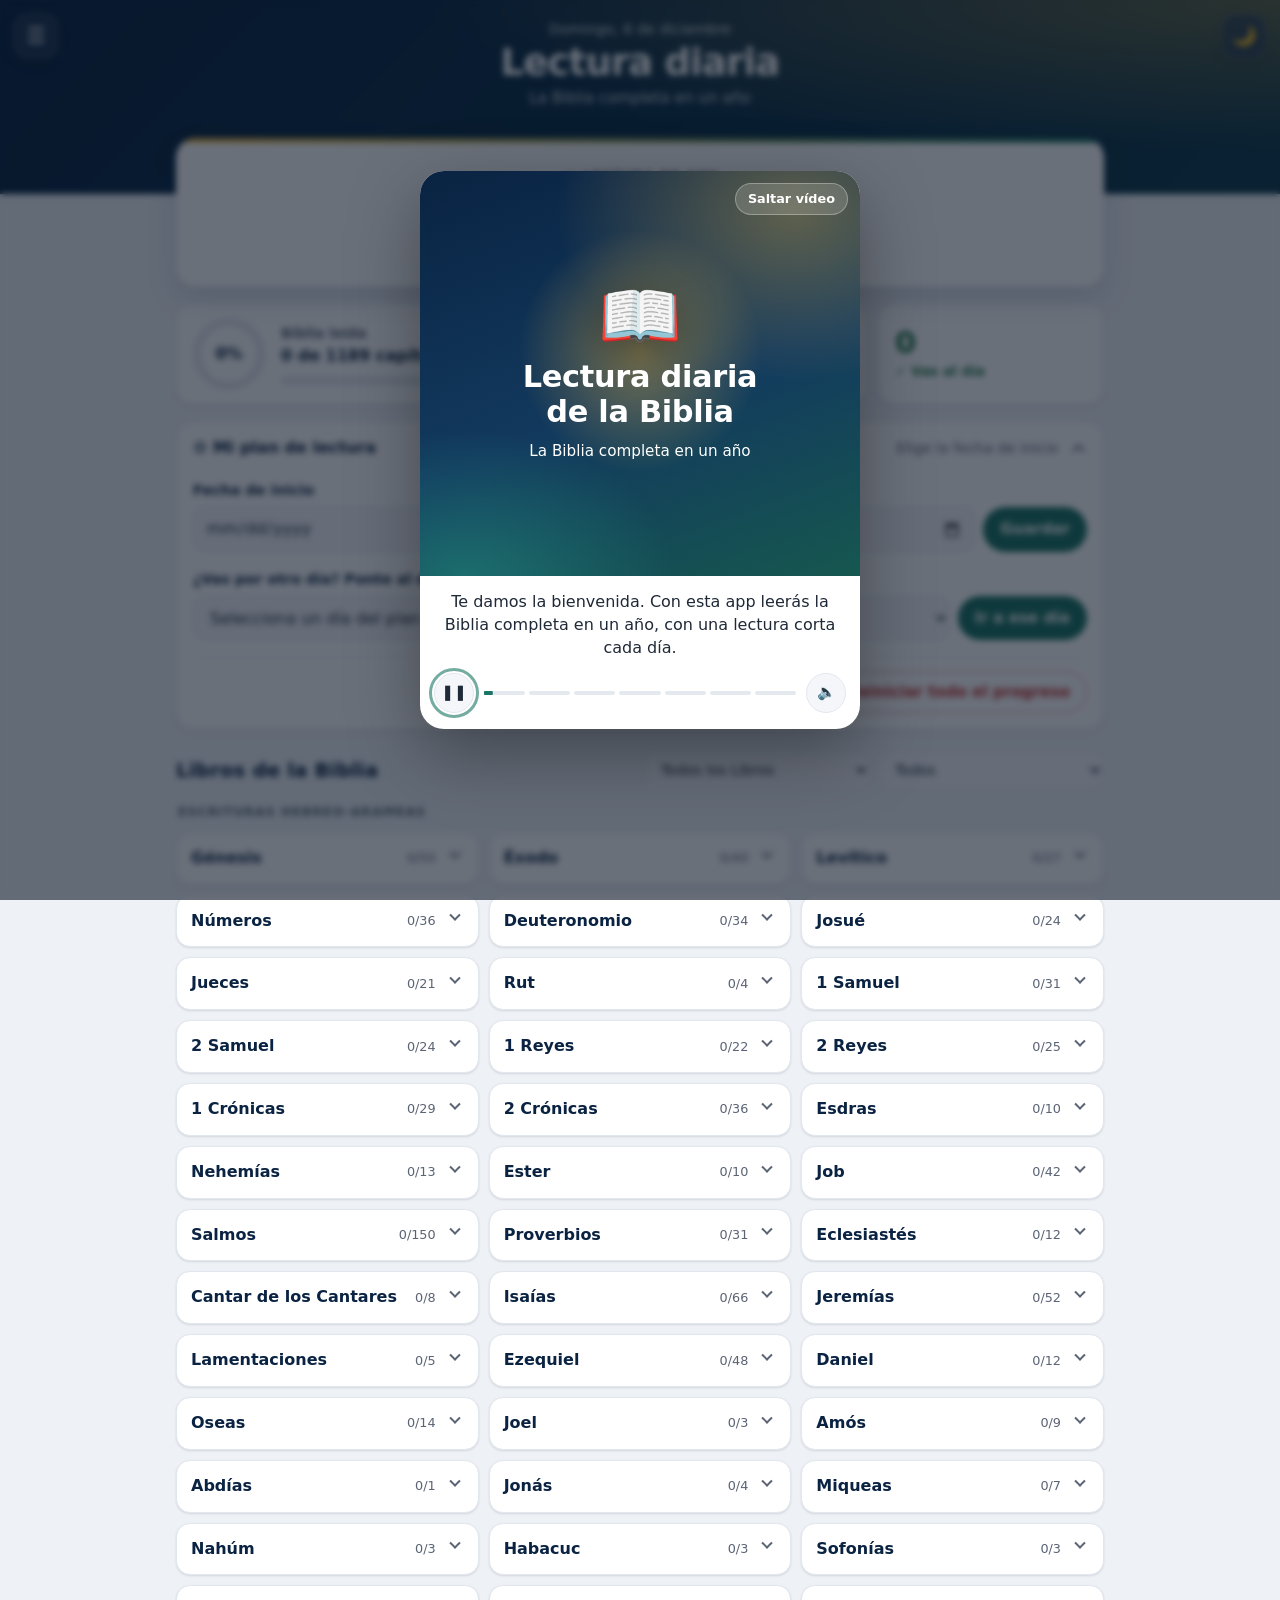
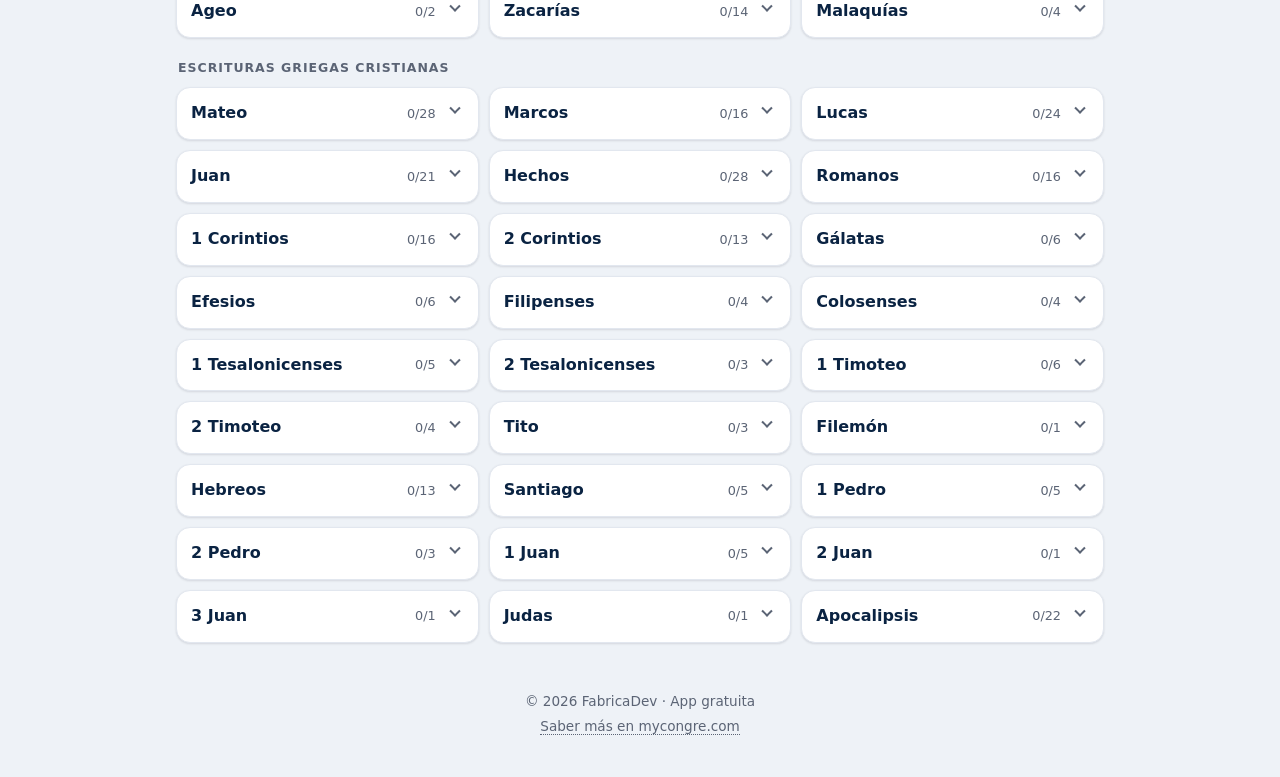
==== commit 913bb3e5: "Aviso para instalar la app si no está instalada - Android/Chrome: botón «Instalar» que abre el insta" ====
--- a/index.html
+++ b/index.html
@@ -26,7 +26,7 @@
   <meta name="twitter:card" content="summary_large_image">
   <meta property="og:locale" content="es_ES">
 
-  <link rel="stylesheet" href="style.css?v=2.6.2">
+  <link rel="stylesheet" href="style.css?v=2.6.3">
 
   <link rel="manifest" href="manifest.json">
 
@@ -669,11 +669,11 @@
     <button type="button" class="intro__skip" id="onboardingSkip">Saltar vídeo</button>
   </dialog>
 
-  <script src="./pwa.js?v=2.6.2" defer></script>
-  <script src="./script.js?v=2.6.2" defer></script>
-  <script src="./stats.js?v=2.6.2" defer></script>
-  <script src="./reminders.js?v=2.6.2" defer></script>
-  <script src="./sync.js?v=2.6.2" defer></script>
-  <script src="./onboarding.js?v=2.6.2" defer></script>
+  <script src="./pwa.js?v=2.6.3" defer></script>
+  <script src="./script.js?v=2.6.3" defer></script>
+  <script src="./stats.js?v=2.6.3" defer></script>
+  <script src="./reminders.js?v=2.6.3" defer></script>
+  <script src="./sync.js?v=2.6.3" defer></script>
+  <script src="./onboarding.js?v=2.6.3" defer></script>
 </body>
 </html>
--- a/style.css
+++ b/style.css
@@ -827,3 +827,35 @@
 
 /* Al cambiar de tema, los colores cambian de golpe (sin animar cada botón) */
 .theme-switching *, .theme-switching *::before, .theme-switching *::after { transition: none !important; }
+
+/* ---------- Aviso de instalación (si la app no está instalada) ---------- */
+.install-banner {
+  position: fixed; z-index: 1500;
+  left: 12px; right: 12px; bottom: calc(12px + env(safe-area-inset-bottom, 0px));
+  max-width: 520px; margin: 0 auto;
+  display: grid; grid-template-columns: auto 1fr; gap: 10px 14px; align-items: center;
+  background: var(--surface); color: var(--text);
+  border: 1px solid var(--border); border-radius: 20px;
+  padding: 14px 46px 14px 14px;
+  box-shadow: 0 18px 44px rgba(0, 0, 0, 0.28);
+  animation: bannerIn 0.4s cubic-bezier(0.2, 0.9, 0.3, 1.1);
+}
+@keyframes bannerIn { from { opacity: 0; transform: translateY(120%); } }
+.install-banner__icon { width: 54px; height: 54px; border-radius: 14px; box-shadow: var(--shadow-sm); }
+.install-banner__body strong { display: block; font-size: 1rem; color: var(--heading); }
+.install-banner__body p { font-size: 0.88rem; color: var(--text-muted); margin-top: 2px; line-height: 1.4; }
+.install-banner__steps { margin-top: 6px; padding-left: 20px; display: grid; gap: 4px; font-size: 0.9rem; }
+.install-banner__steps b, .install-banner__body p b { color: var(--text); }
+.ios-share { display: inline-block; vertical-align: -3px; color: var(--secondary-color); }
+.install-banner__actions { grid-column: 1 / -1; display: flex; }
+.install-banner__action { flex: 1; }
+.install-banner__close {
+  position: absolute; top: 6px; right: 6px;
+  width: 36px; height: 36px; min-height: 0; padding: 0;
+  background: transparent; color: var(--text-muted); font-size: 1.4rem; line-height: 1;
+}
+.install-banner__close:hover { background: var(--surface-2); color: var(--text); }
+/* Con el aviso visible: sin botón flotante duplicado y los avisos (toasts) por encima */
+body.has-install-banner #installAppButton { display: none; }
+body.has-install-banner #toastContainer { bottom: calc(150px + env(safe-area-inset-bottom, 0px)); }
+body.menu-open .install-banner, body:has(#sideMenu.open) .install-banner { display: none; }
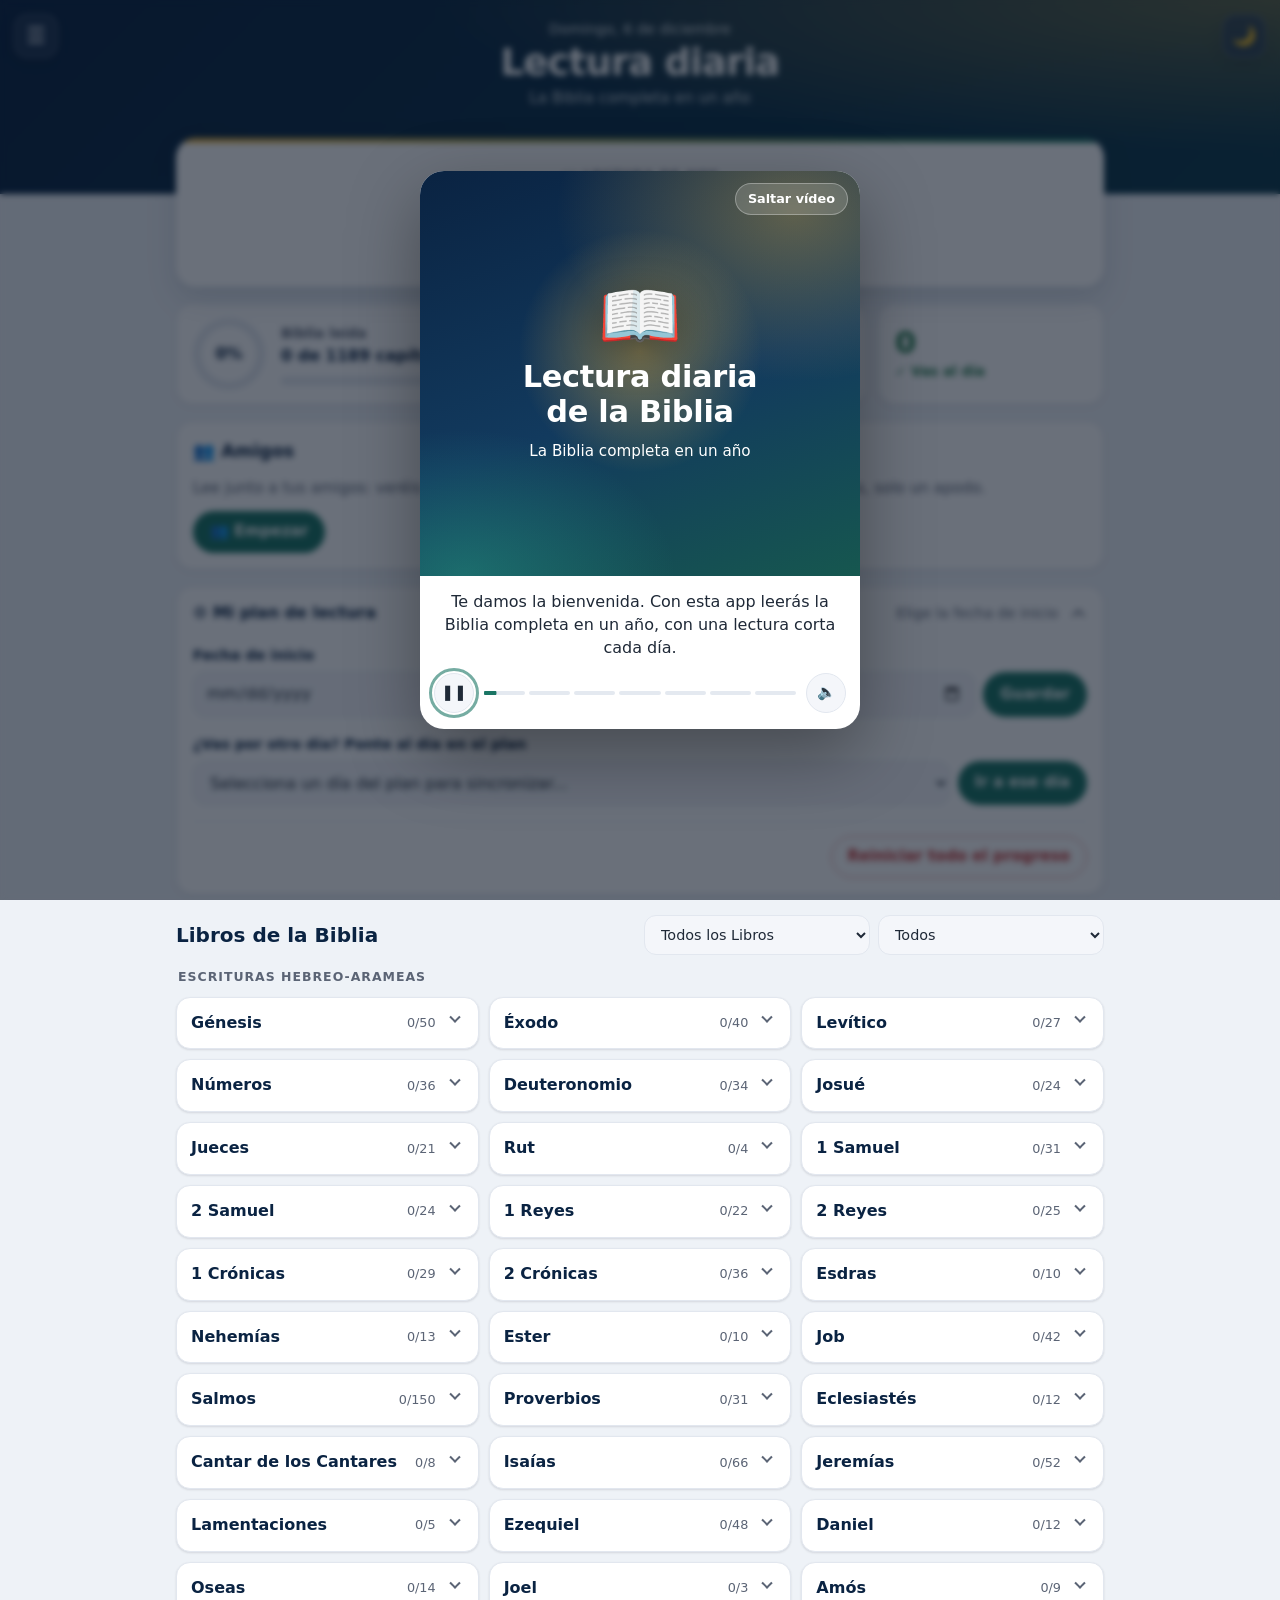
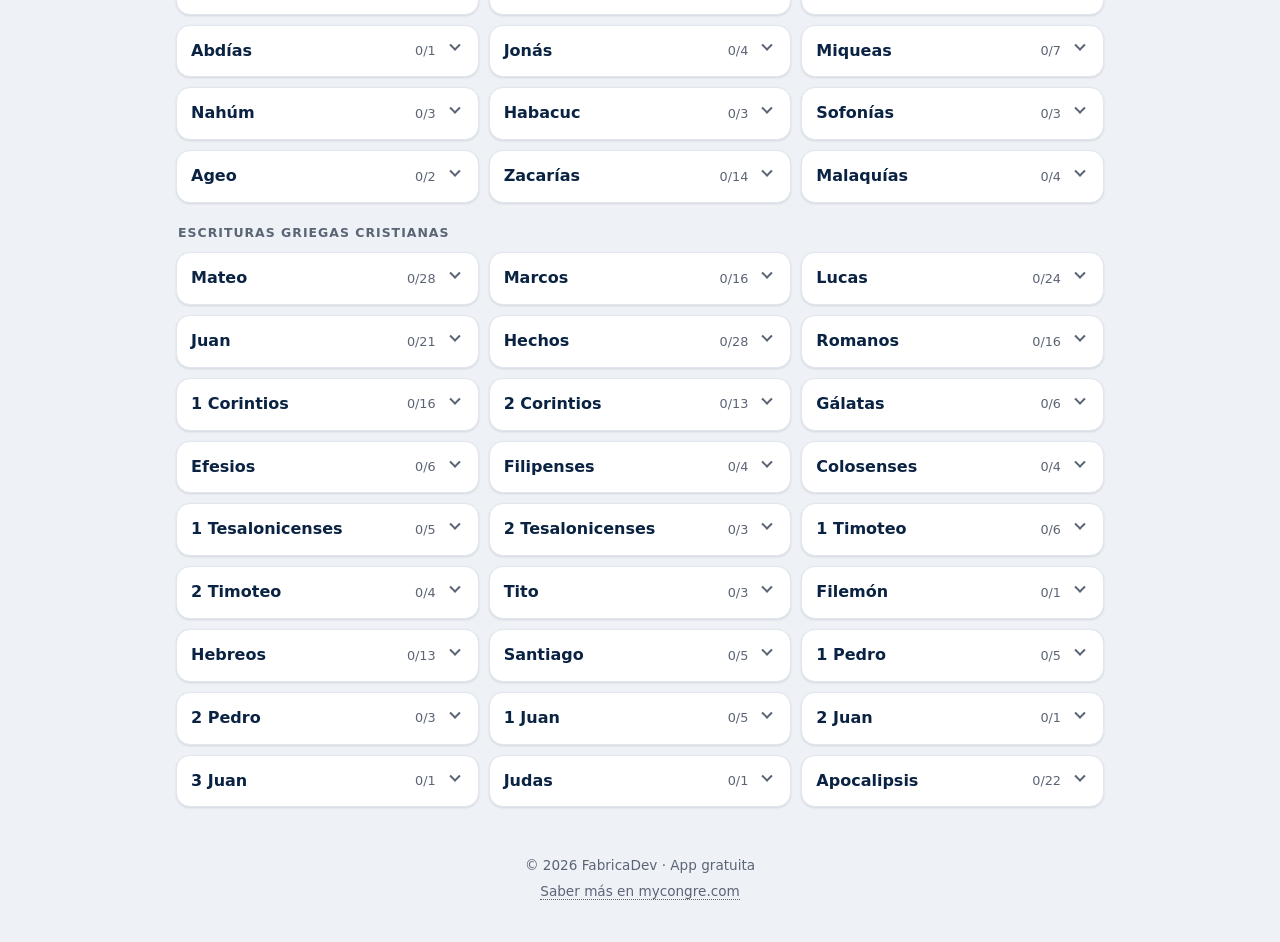
==== commit d430180c: "Amigos con enlace y botón «Animar» - friends.js + api/friends.php: perfil sin cuentas (apodo, código" ====
--- a/index.html
+++ b/index.html
@@ -26,7 +26,7 @@
   <meta name="twitter:card" content="summary_large_image">
   <meta property="og:locale" content="es_ES">
 
-  <link rel="stylesheet" href="style.css?v=2.6.3">
+  <link rel="stylesheet" href="style.css?v=2.7.0">
 
   <link rel="manifest" href="manifest.json">
 
@@ -299,6 +299,7 @@
         <li><a href="#thematic-reading-goals-menu">🏅 Metas Temáticas</a></li>
         <li><a href="#monthly-reading-view">📊 Progreso Mensual</a></li>
         <li><a href="#annual-reading-view">🗓️ Progreso Anual</a></li>
+        <li><a href="#friends-menu">👥 Amigos</a></li>
         <li><a href="#sync-menu">🔄 Sincronizar dispositivos</a></li>
         <li><a href="#backup-menu">💾 Copia de seguridad</a></li>
         <li><a href="#install-menu">📲 Instalar la app</a></li>
@@ -388,6 +389,24 @@
           </div>
       </section>
 
+      <section id="friends-menu" class="menu-section">
+        <h2>Amigos</h2>
+        <p class="menu-note" id="friendsMenuStatus">Lee junto a tus amigos: veréis vuestras rachas y podréis animaros cada día.</p>
+        <div id="friendsMenuProfile" hidden>
+          <p class="menu-note menu-note--small">Tu código de amigo:</p>
+          <p class="sync-code" id="friendsMyCode">····-····</p>
+          <div class="menu-section-actions">
+            <button type="button" id="friendsMenuInvite">➕ Invitar amigos</button>
+            <button type="button" id="friendsMenuRename" class="button-secondary">Cambiar apodo</button>
+            <button type="button" id="friendsMenuDelete" class="button-secondary">Borrar mi perfil de amigos</button>
+          </div>
+        </div>
+        <div class="menu-section-actions">
+          <button type="button" id="friendsMenuStart">👥 Empezar con amigos</button>
+        </div>
+        <p class="menu-note menu-note--small">Tus amigos solo ven tu apodo, tu racha, si has leído hoy y el % de la Biblia leída.</p>
+      </section>
+
       <section id="sync-menu" class="menu-section">
         <h2>Sincronizar dispositivos</h2>
         <p class="menu-note" id="syncStatusText">Usa tu progreso en el móvil, la tablet y el ordenador. Sin cuentas: solo un código.</p>
@@ -506,6 +525,19 @@
           <p class="stat-card__value"><span id="daysDelayedText" aria-live="polite">0</span></p>
           <p class="stat-card__label"><span class="when-late">Lecturas atrasadas</span><span class="when-ok">✓ Vas al día</span></p>
         </div>
+      </section>
+
+      <section class="friends-card" id="friendsCard" aria-labelledby="friendsTitle">
+        <div class="friends-card__head">
+          <h2 id="friendsTitle">👥 Amigos</h2>
+          <button type="button" class="button-ghost" id="friendsInviteButton" hidden>➕ Invitar</button>
+        </div>
+        <div class="friends-intro" id="friendsIntro">
+          <p>Lee junto a tus amigos: veréis vuestras rachas y podréis animaros cada día. Sin cuentas, solo un apodo.</p>
+          <button type="button" id="friendsStartButton">👥 Empezar</button>
+        </div>
+        <ul class="friends-list" id="friendsList"></ul>
+        <p class="friends-empty" id="friendsEmpty" hidden>Aún no tienes amigos aquí. Pulsa «➕ Invitar» y comparte tu enlace por WhatsApp.</p>
       </section>
 
       <details class="panel" id="plan-management">
@@ -562,6 +594,23 @@
     </footer>
   </div>
 
+  <dialog id="friendsDialog" class="friends-dialog" aria-labelledby="friendsDialogTitle">
+    <form id="friendsForm">
+      <div class="friends-dialog__icon" aria-hidden="true">👥</div>
+      <h2 id="friendsDialogTitle">Lee con tus amigos</h2>
+      <p id="friendsDialogText">Elige cómo te verán tus amigos: tu nombre o un apodo.</p>
+      <div id="friendsNicknameWrap">
+        <label class="visually-hidden" for="friendsNickname">Tu apodo</label>
+        <input type="text" id="friendsNickname" maxlength="24" autocomplete="nickname" placeholder="Ej.: Frank" enterkeyhint="done">
+      </div>
+      <p class="friends-dialog__note">Tus amigos solo verán tu apodo, tu racha, si has leído hoy y el % de la Biblia leída.</p>
+      <div class="friends-dialog__actions">
+        <button type="button" class="button-ghost" id="friendsCancel">Ahora no</button>
+        <button type="submit" id="friendsConfirm">Empezar</button>
+      </div>
+    </form>
+  </dialog>
+
   <dialog id="onboarding" class="intro" aria-label="Vídeo de bienvenida">
     <div class="intro__player" id="introPlayer">
       <div class="intro__stage" id="introStage" aria-hidden="true">
@@ -669,11 +718,12 @@
     <button type="button" class="intro__skip" id="onboardingSkip">Saltar vídeo</button>
   </dialog>
 
-  <script src="./pwa.js?v=2.6.3" defer></script>
-  <script src="./script.js?v=2.6.3" defer></script>
-  <script src="./stats.js?v=2.6.3" defer></script>
-  <script src="./reminders.js?v=2.6.3" defer></script>
-  <script src="./sync.js?v=2.6.3" defer></script>
-  <script src="./onboarding.js?v=2.6.3" defer></script>
+  <script src="./pwa.js?v=2.7.0" defer></script>
+  <script src="./script.js?v=2.7.0" defer></script>
+  <script src="./stats.js?v=2.7.0" defer></script>
+  <script src="./reminders.js?v=2.7.0" defer></script>
+  <script src="./sync.js?v=2.7.0" defer></script>
+  <script src="./friends.js?v=2.7.0" defer></script>
+  <script src="./onboarding.js?v=2.7.0" defer></script>
 </body>
 </html>
--- a/style.css
+++ b/style.css
@@ -859,3 +859,58 @@
 body.has-install-banner #installAppButton { display: none; }
 body.has-install-banner #toastContainer { bottom: calc(150px + env(safe-area-inset-bottom, 0px)); }
 body.menu-open .install-banner, body:has(#sideMenu.open) .install-banner { display: none; }
+
+/* ---------- Amigos ---------- */
+.friends-card { background: var(--surface); border: 1px solid var(--border); border-radius: 16px; box-shadow: var(--shadow-sm); padding: 16px; display: grid; gap: 12px; }
+.friends-card__head { display: flex; align-items: center; justify-content: space-between; gap: 10px; }
+.friends-card__head h2 { font-size: 1.1rem; color: var(--heading); }
+.friends-card__head button { min-height: 38px; padding: 6px 14px; font-size: 0.9rem; }
+.friends-intro { display: grid; gap: 10px; justify-items: start; }
+.friends-intro p { color: var(--text-muted); font-size: 0.95rem; }
+.friends-empty { font-size: 0.9rem; color: var(--text-muted); }
+.friends-list { list-style: none; display: grid; gap: 8px; }
+.friends-list:empty { display: none; }
+.friend {
+  display: flex; align-items: center; gap: 12px;
+  padding: 10px 12px; border-radius: 14px;
+  background: var(--surface-2); border: 1px solid var(--border);
+}
+.friend--me { border-style: dashed; }
+.friend__avatar {
+  --hue: 200;
+  width: 42px; height: 42px; flex: none; border-radius: 50%;
+  display: grid; place-items: center;
+  font-weight: 800; font-size: 1.1rem; color: #fff;
+  background: linear-gradient(135deg, hsl(var(--hue) 55% 42%), hsl(calc(var(--hue) + 40) 55% 32%));
+}
+.friend__info { flex: 1; min-width: 0; display: grid; }
+.friend__info strong { color: var(--heading); white-space: nowrap; overflow: hidden; text-overflow: ellipsis; }
+.friend__meta { font-size: 0.82rem; color: var(--text-muted); font-variant-numeric: tabular-nums; }
+.friend__today { flex: none; font-size: 0.78rem; font-weight: 700; padding: 3px 10px; border-radius: 999px; color: var(--text-muted); background: var(--surface); border: 1px solid var(--border); }
+.friend__today.is-done { color: var(--read-color); background: color-mix(in srgb, var(--read-color) 12%, transparent); border-color: transparent; }
+.friend__cheer { flex: none; width: 44px; height: 44px; min-height: 0; padding: 0; font-size: 1.25rem; background: var(--surface); border: 1px solid var(--border); color: var(--text); }
+.friend__cheer:hover:not(:disabled) { background: color-mix(in srgb, var(--accent-color) 25%, var(--surface)); color: var(--text); transform: scale(1.06); }
+.friend__cheer:disabled { font-size: 0.95rem; opacity: 0.7; }
+.friend__more { flex: none; width: 32px; height: 44px; min-height: 0; padding: 0; background: transparent; color: var(--text-muted); font-size: 1.2rem; }
+.friend__more:hover { background: var(--surface); color: var(--text); }
+@media (max-width: 420px) {
+  .friend { gap: 8px; padding: 10px; }
+  .friend__avatar { width: 36px; height: 36px; font-size: 1rem; }
+  .friend__today { display: none; }
+  .friend__meta::after { content: attr(data-today); }
+}
+
+.friends-dialog {
+  width: min(calc(100% - 32px), 400px); margin: auto; padding: 26px 22px 20px;
+  border: none; border-radius: 24px; background: var(--surface); color: var(--text);
+  box-shadow: 0 24px 70px rgba(0, 0, 0, 0.35); text-align: center;
+}
+.friends-dialog::backdrop { background: rgba(8, 18, 34, 0.6); backdrop-filter: blur(3px); }
+.friends-dialog form { display: grid; gap: 12px; }
+.friends-dialog__icon { font-size: 2.6rem; line-height: 1; }
+.friends-dialog h2 { font-size: 1.3rem; color: var(--heading); }
+.friends-dialog p { color: var(--text-muted); font-size: 0.95rem; }
+.friends-dialog input { text-align: center; font-size: 1.1rem; }
+.friends-dialog__note { font-size: 0.8rem !important; }
+.friends-dialog__actions { display: flex; gap: 8px; }
+.friends-dialog__actions button { flex: 1; }
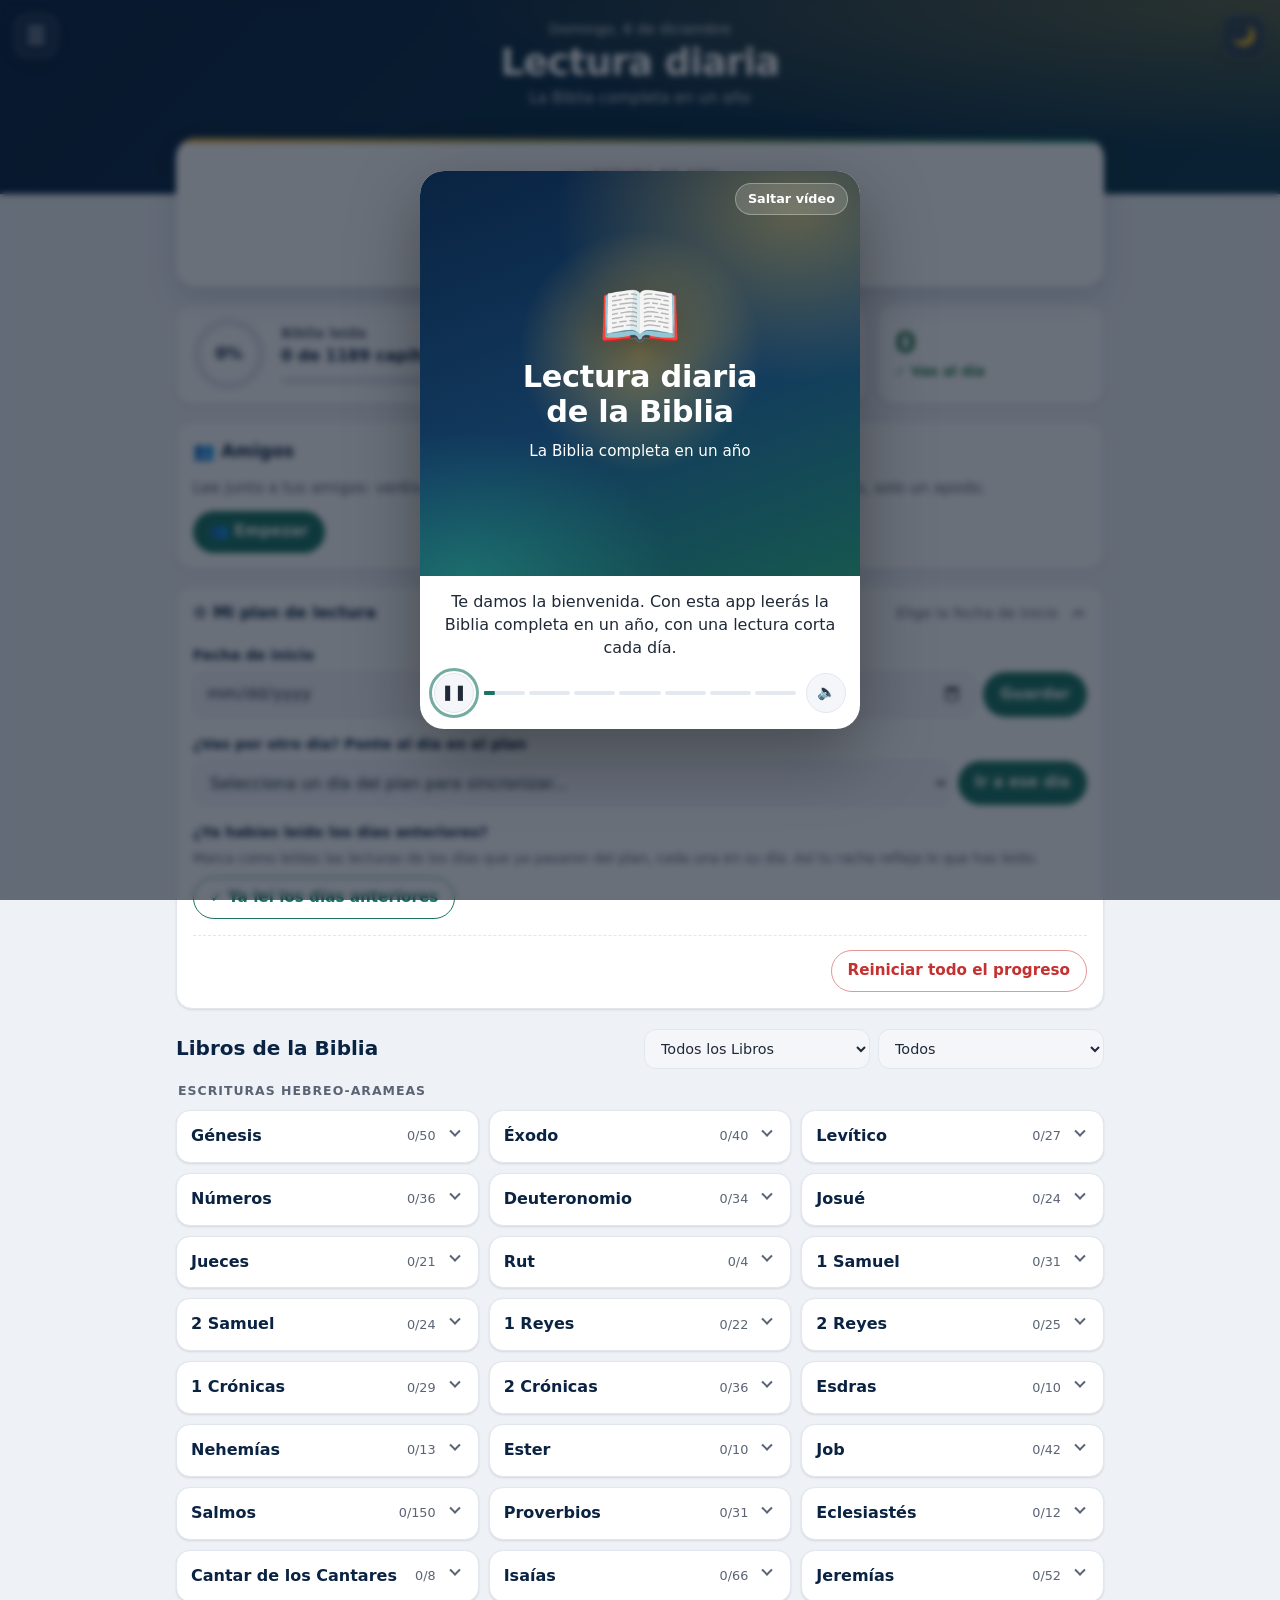
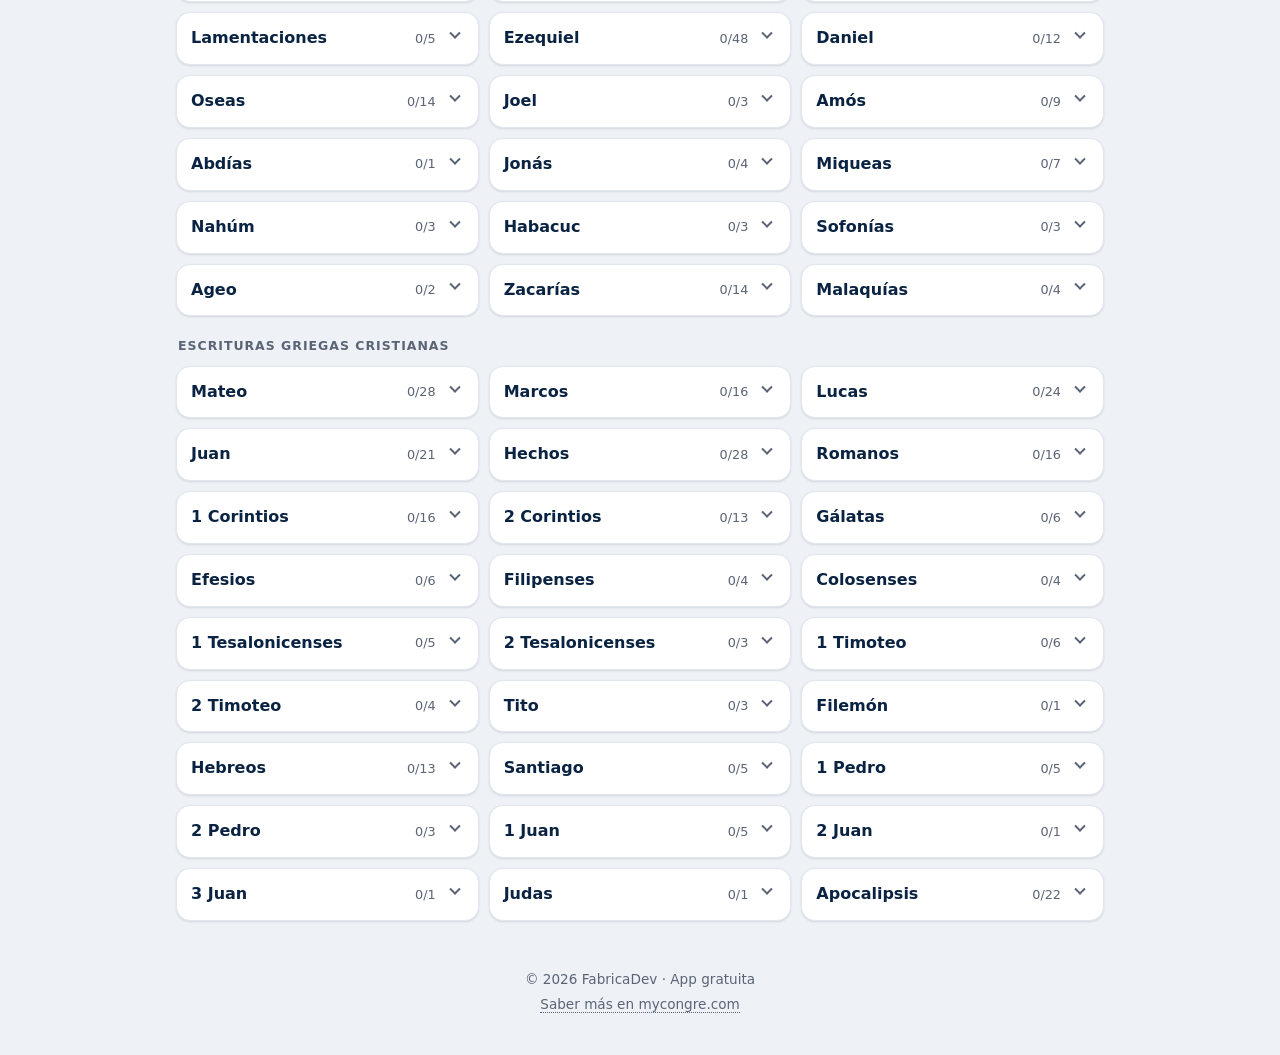
==== commit 40c986fa: "«Ya leí los días anteriores» y marcar un libro completo - Botón «✓ Ya leí los días anteriores» (en M" ====
--- a/index.html
+++ b/index.html
@@ -26,7 +26,7 @@
   <meta name="twitter:card" content="summary_large_image">
   <meta property="og:locale" content="es_ES">
 
-  <link rel="stylesheet" href="style.css?v=2.7.0">
+  <link rel="stylesheet" href="style.css?v=2.7.1">
 
   <link rel="manifest" href="manifest.json">
 
@@ -524,6 +524,7 @@
         <div class="stat-card stat-card--delay suggestion-block--status">
           <p class="stat-card__value"><span id="daysDelayedText" aria-live="polite">0</span></p>
           <p class="stat-card__label"><span class="when-late">Lecturas atrasadas</span><span class="when-ok">✓ Vas al día</span></p>
+          <button type="button" class="stat-card__action" id="delayBackfillButton" hidden>✓ Ya las leí</button>
         </div>
       </section>
 
@@ -561,6 +562,11 @@
               </select>
               <button type="button" id="syncPlanButton">Ir a ese día</button>
             </div>
+          </div>
+          <div class="field">
+            <label for="backfillPlanButton">¿Ya habías leído los días anteriores?</label>
+            <p class="field__hint">Marca como leídas las lecturas de los días que ya pasaron del plan, cada una en su día. Así tu racha refleja lo que has leído.</p>
+            <button type="button" id="backfillPlanButton" class="button-secondary">✓ Ya leí los días anteriores</button>
           </div>
           <div class="panel__danger">
             <button type="button" id="resetProgress" class="button-danger">Reiniciar todo el progreso</button>
@@ -718,12 +724,12 @@
     <button type="button" class="intro__skip" id="onboardingSkip">Saltar vídeo</button>
   </dialog>
 
-  <script src="./pwa.js?v=2.7.0" defer></script>
-  <script src="./script.js?v=2.7.0" defer></script>
-  <script src="./stats.js?v=2.7.0" defer></script>
-  <script src="./reminders.js?v=2.7.0" defer></script>
-  <script src="./sync.js?v=2.7.0" defer></script>
-  <script src="./friends.js?v=2.7.0" defer></script>
-  <script src="./onboarding.js?v=2.7.0" defer></script>
+  <script src="./pwa.js?v=2.7.1" defer></script>
+  <script src="./script.js?v=2.7.1" defer></script>
+  <script src="./stats.js?v=2.7.1" defer></script>
+  <script src="./reminders.js?v=2.7.1" defer></script>
+  <script src="./sync.js?v=2.7.1" defer></script>
+  <script src="./friends.js?v=2.7.1" defer></script>
+  <script src="./onboarding.js?v=2.7.1" defer></script>
 </body>
 </html>
--- a/style.css
+++ b/style.css
@@ -914,3 +914,11 @@
 .friends-dialog__note { font-size: 0.8rem !important; }
 .friends-dialog__actions { display: flex; gap: 8px; }
 .friends-dialog__actions button { flex: 1; }
+
+/* Ya leí los días anteriores / marcar libro completo */
+.field__hint { font-size: 0.85rem; color: var(--text-muted); margin: -2px 0 8px; }
+.stat-card__action { margin-top: 8px; min-height: 34px; padding: 4px 12px; font-size: 0.8rem; align-self: flex-start; background: transparent; color: var(--danger-color); border-color: color-mix(in srgb, var(--danger-color) 45%, transparent); }
+.stat-card__action:hover { background: color-mix(in srgb, var(--danger-color) 10%, transparent); color: var(--danger-color); }
+.chapters-actions { grid-column: 1 / -1; display: flex; justify-content: center; padding-top: 6px; }
+.book-mark-all { min-height: 38px; font-size: 0.88rem; }
+.book-mark-all[data-complete="1"] { color: var(--text-muted); }
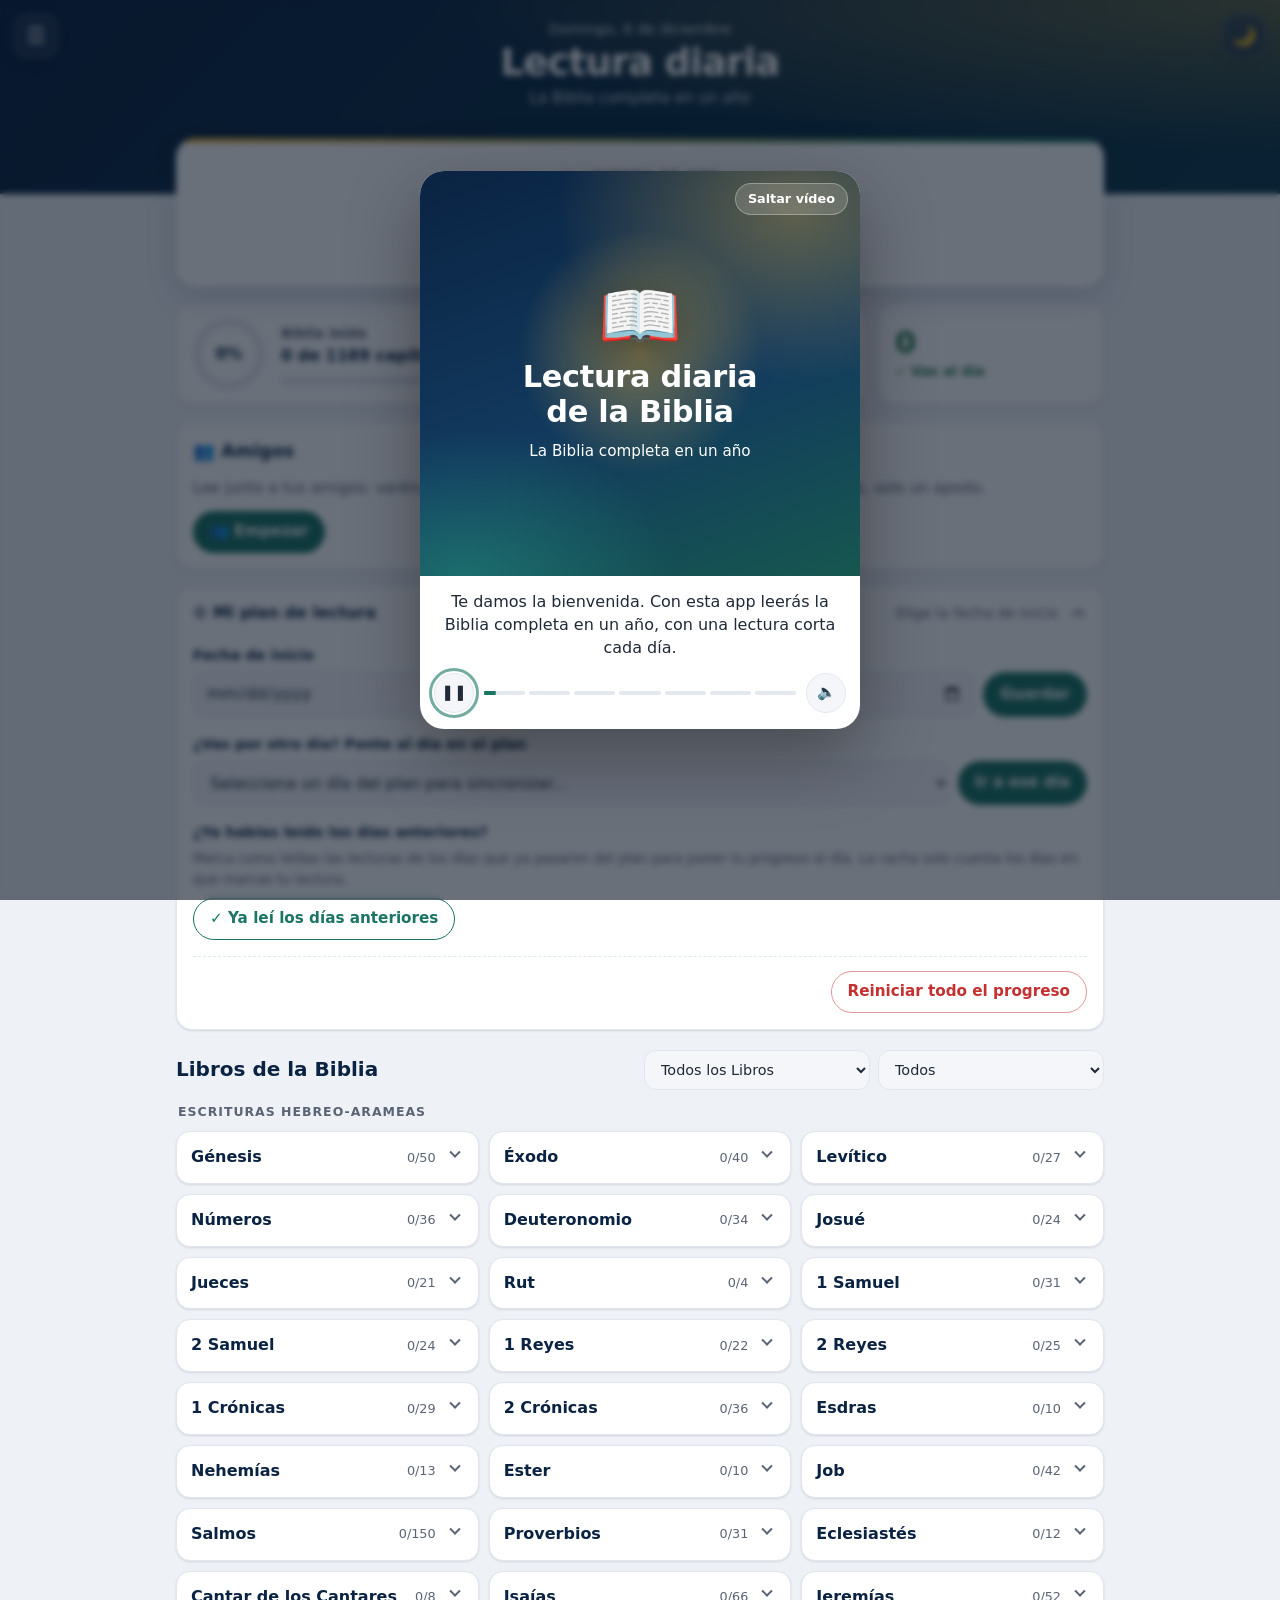
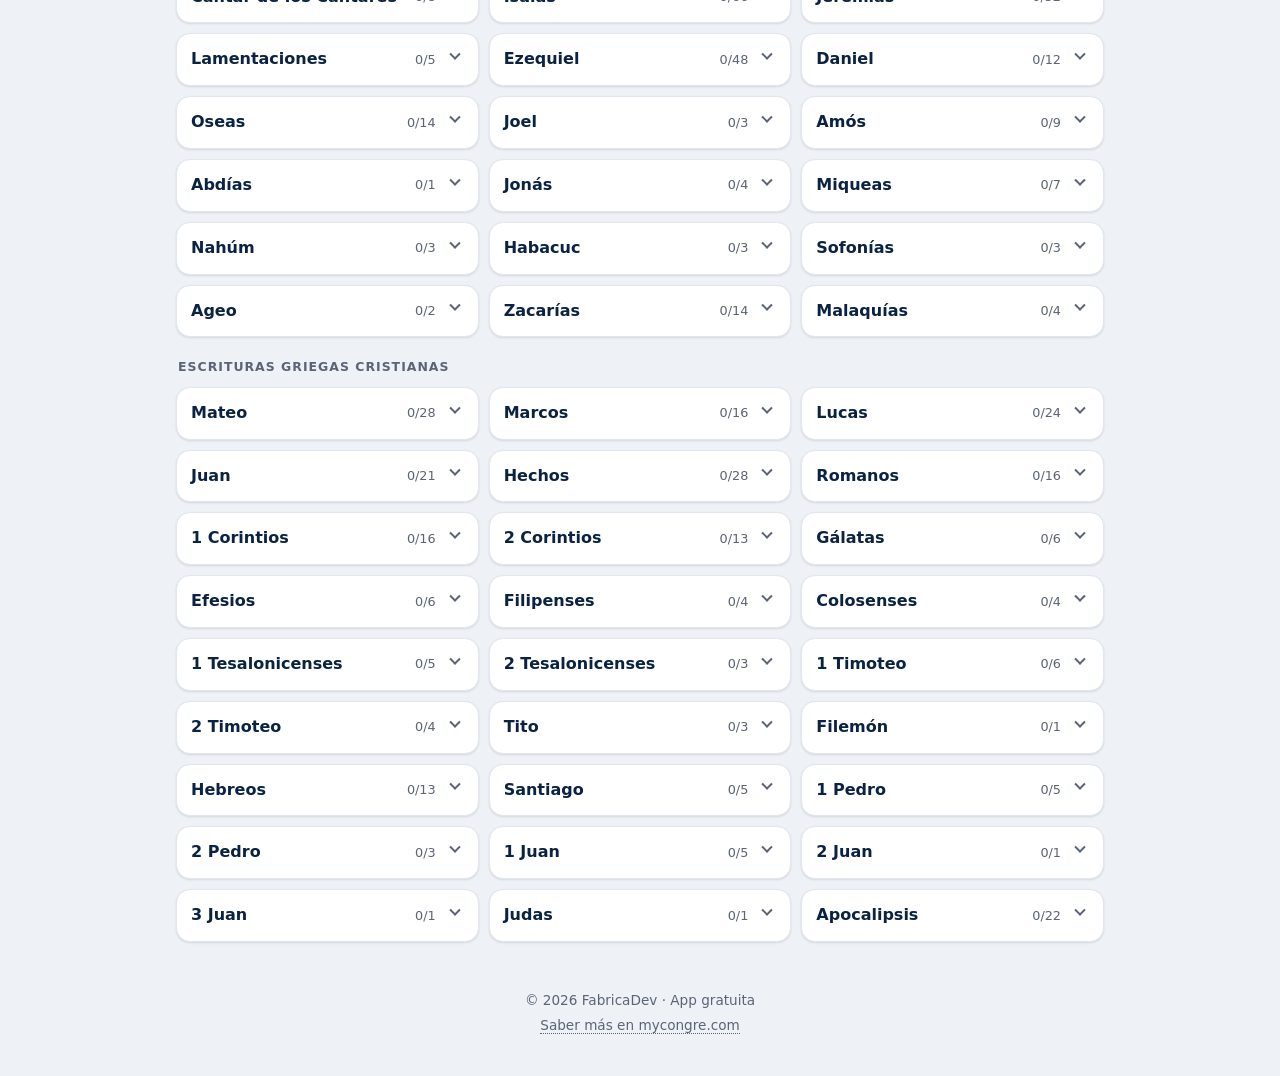
==== commit ea14ef80: "Amigos: solo la racha; ajustar racha solo para perfiles autorizados - De cada amigo solo se ve su ra" ====
--- a/index.html
+++ b/index.html
@@ -26,7 +26,7 @@
   <meta name="twitter:card" content="summary_large_image">
   <meta property="og:locale" content="es_ES">
 
-  <link rel="stylesheet" href="style.css?v=2.7.1">
+  <link rel="stylesheet" href="style.css?v=2.7.2">
 
   <link rel="manifest" href="manifest.json">
 
@@ -404,7 +404,7 @@
         <div class="menu-section-actions">
           <button type="button" id="friendsMenuStart">👥 Empezar con amigos</button>
         </div>
-        <p class="menu-note menu-note--small">Tus amigos solo ven tu apodo, tu racha, si has leído hoy y el % de la Biblia leída.</p>
+        <p class="menu-note menu-note--small">Tus amigos solo ven tu apodo y tu racha.</p>
       </section>
 
       <section id="sync-menu" class="menu-section">
@@ -520,6 +520,7 @@
         <div class="stat-card stat-card--streak daily-suggestion__streak">
           <p class="stat-card__value"><span class="stat-card__icon" aria-hidden="true">🔥</span> <span id="streakText">0</span></p>
           <p class="stat-card__label">Racha · <span id="streakUnit">días</span></p>
+          <button type="button" class="stat-card__action stat-card__action--streak" id="streakBackfillButton" hidden>📅 Ajustar racha al plan</button>
         </div>
         <div class="stat-card stat-card--delay suggestion-block--status">
           <p class="stat-card__value"><span id="daysDelayedText" aria-live="polite">0</span></p>
@@ -565,7 +566,7 @@
           </div>
           <div class="field">
             <label for="backfillPlanButton">¿Ya habías leído los días anteriores?</label>
-            <p class="field__hint">Marca como leídas las lecturas de los días que ya pasaron del plan, cada una en su día. Así tu racha refleja lo que has leído.</p>
+            <p class="field__hint">Marca como leídas las lecturas de los días que ya pasaron del plan para poner tu progreso al día. La racha solo cuenta los días en que marcas tu lectura.</p>
             <button type="button" id="backfillPlanButton" class="button-secondary">✓ Ya leí los días anteriores</button>
           </div>
           <div class="panel__danger">
@@ -609,7 +610,7 @@
         <label class="visually-hidden" for="friendsNickname">Tu apodo</label>
         <input type="text" id="friendsNickname" maxlength="24" autocomplete="nickname" placeholder="Ej.: Frank" enterkeyhint="done">
       </div>
-      <p class="friends-dialog__note">Tus amigos solo verán tu apodo, tu racha, si has leído hoy y el % de la Biblia leída.</p>
+      <p class="friends-dialog__note">Tus amigos solo verán tu apodo y tu racha.</p>
       <div class="friends-dialog__actions">
         <button type="button" class="button-ghost" id="friendsCancel">Ahora no</button>
         <button type="submit" id="friendsConfirm">Empezar</button>
@@ -724,12 +725,12 @@
     <button type="button" class="intro__skip" id="onboardingSkip">Saltar vídeo</button>
   </dialog>
 
-  <script src="./pwa.js?v=2.7.1" defer></script>
-  <script src="./script.js?v=2.7.1" defer></script>
-  <script src="./stats.js?v=2.7.1" defer></script>
-  <script src="./reminders.js?v=2.7.1" defer></script>
-  <script src="./sync.js?v=2.7.1" defer></script>
-  <script src="./friends.js?v=2.7.1" defer></script>
-  <script src="./onboarding.js?v=2.7.1" defer></script>
+  <script src="./pwa.js?v=2.7.2" defer></script>
+  <script src="./script.js?v=2.7.2" defer></script>
+  <script src="./stats.js?v=2.7.2" defer></script>
+  <script src="./reminders.js?v=2.7.2" defer></script>
+  <script src="./sync.js?v=2.7.2" defer></script>
+  <script src="./friends.js?v=2.7.2" defer></script>
+  <script src="./onboarding.js?v=2.7.2" defer></script>
 </body>
 </html>
--- a/style.css
+++ b/style.css
@@ -922,3 +922,5 @@
 .chapters-actions { grid-column: 1 / -1; display: flex; justify-content: center; padding-top: 6px; }
 .book-mark-all { min-height: 38px; font-size: 0.88rem; }
 .book-mark-all[data-complete="1"] { color: var(--text-muted); }
+.stat-card__action--streak { color: var(--streak-color); border-color: color-mix(in srgb, var(--streak-color) 45%, transparent); }
+.stat-card__action--streak:hover { background: color-mix(in srgb, var(--streak-color) 10%, transparent); color: var(--streak-color); }
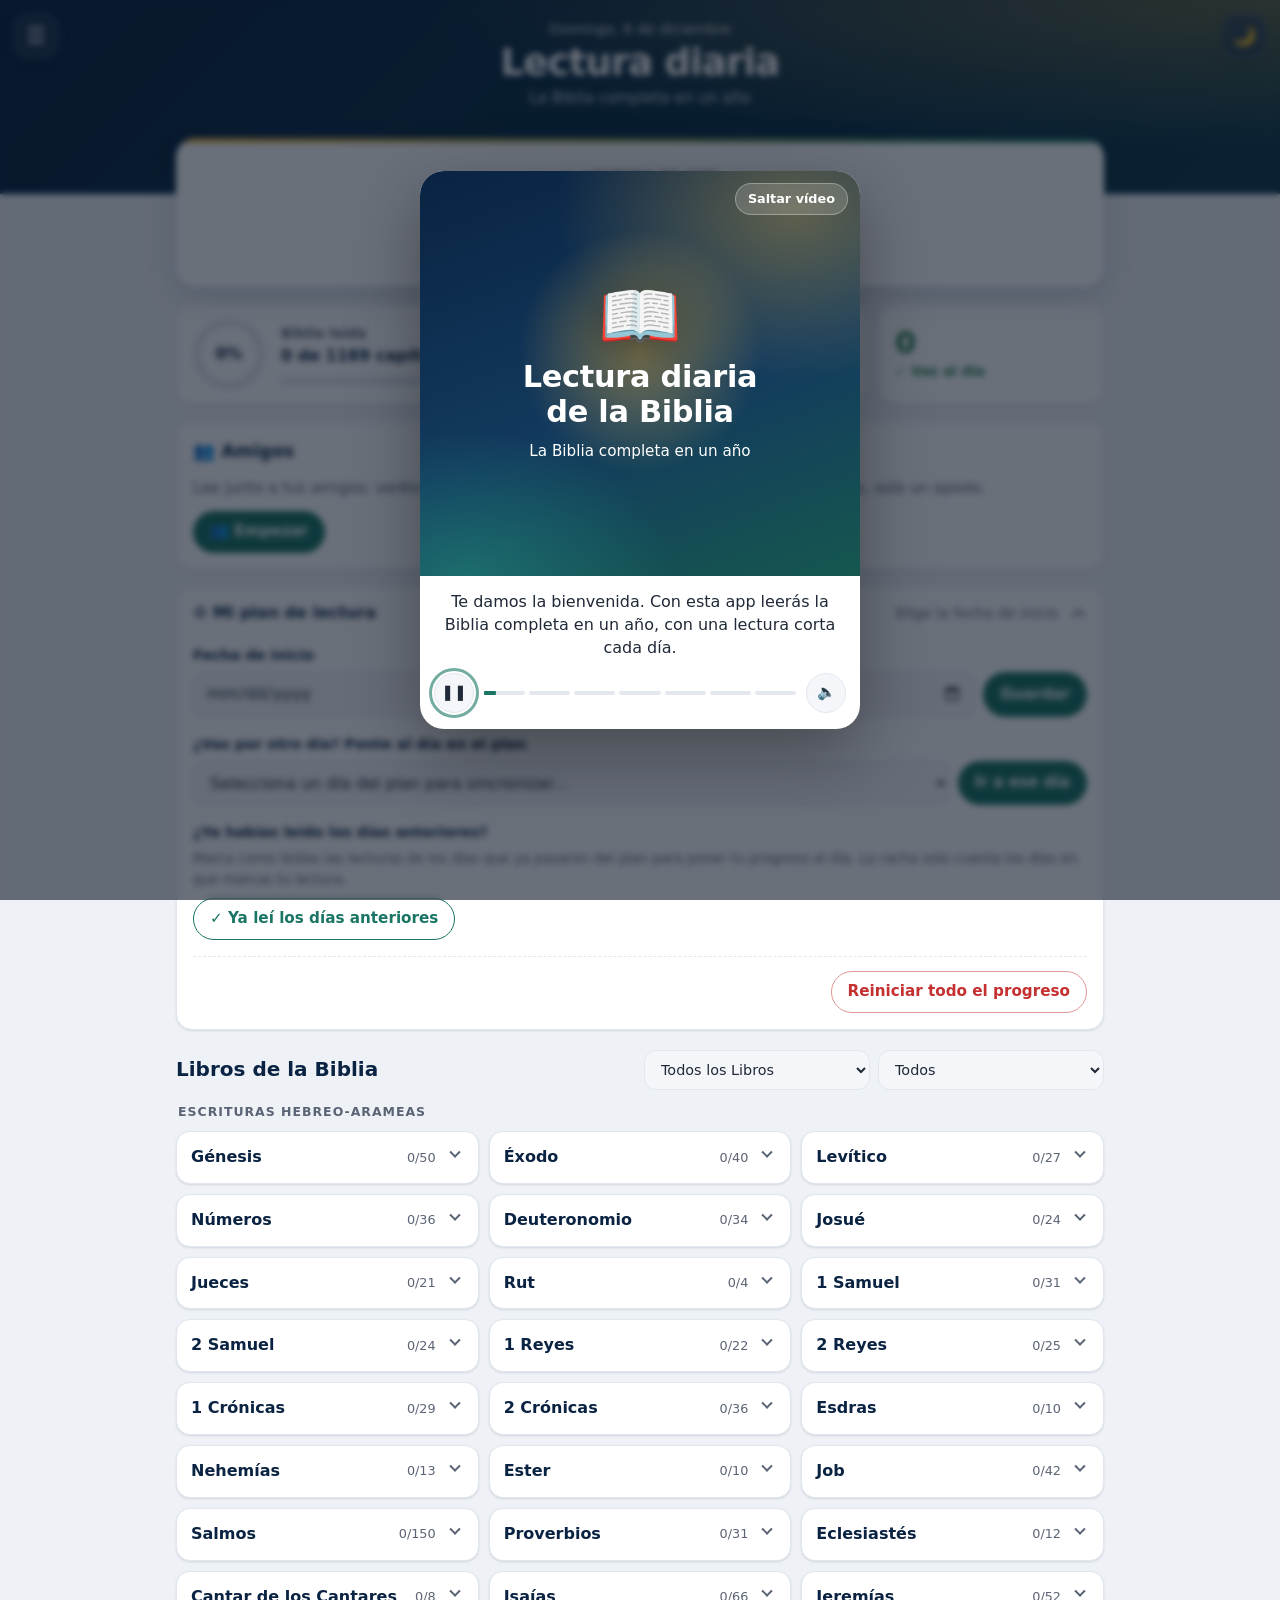
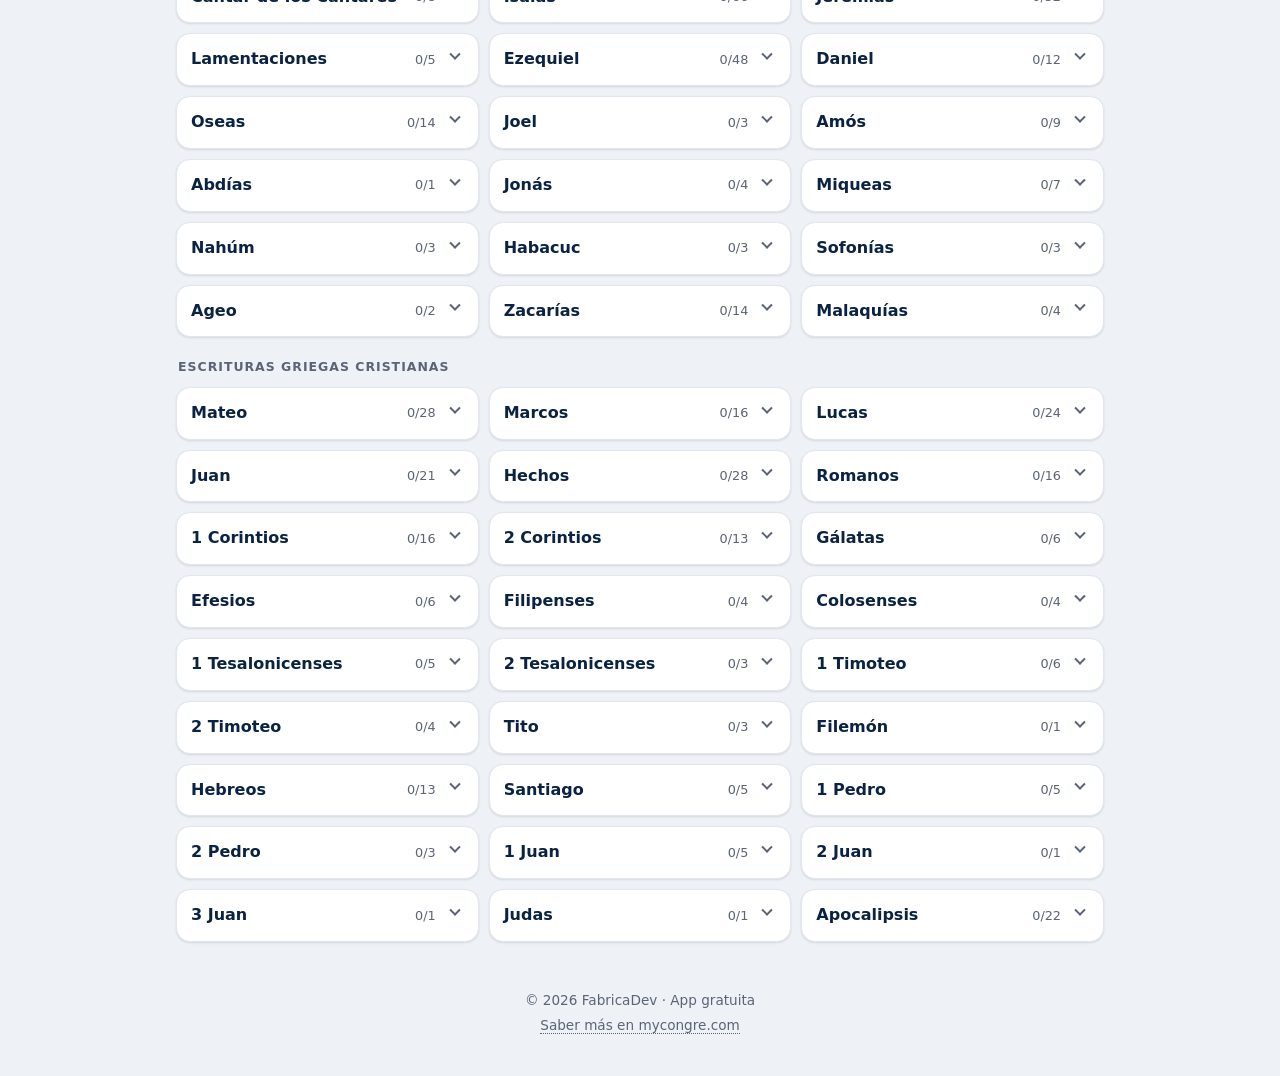
==== commit 78615bc4: "Actualización automática de la app y versión visible - Al volver a la app se comprueba si hay una ve" ====
--- a/index.html
+++ b/index.html
@@ -26,7 +26,7 @@
   <meta name="twitter:card" content="summary_large_image">
   <meta property="og:locale" content="es_ES">
 
-  <link rel="stylesheet" href="style.css?v=2.7.2">
+  <link rel="stylesheet" href="style.css?v=2.7.3">
 
   <link rel="manifest" href="manifest.json">
 
@@ -463,6 +463,7 @@
           <input type="checkbox" id="statsOptInToggle" checked>
           <span>Enviar estadísticas anónimas de uso</span>
         </label>
+        <p class="menu-note menu-note--small" id="appVersionText"></p>
         <p class="menu-note menu-note--small">Para mejorar la app se envía un identificador aleatorio de este dispositivo, cuándo la abres, cuánto tiempo la usas y cuántos capítulos marcas. Nunca tu nombre, correo ni IP. Tu progreso no sale de tu dispositivo.</p>
       </section>
       </nav>
@@ -725,12 +726,12 @@
     <button type="button" class="intro__skip" id="onboardingSkip">Saltar vídeo</button>
   </dialog>
 
-  <script src="./pwa.js?v=2.7.2" defer></script>
-  <script src="./script.js?v=2.7.2" defer></script>
-  <script src="./stats.js?v=2.7.2" defer></script>
-  <script src="./reminders.js?v=2.7.2" defer></script>
-  <script src="./sync.js?v=2.7.2" defer></script>
-  <script src="./friends.js?v=2.7.2" defer></script>
-  <script src="./onboarding.js?v=2.7.2" defer></script>
+  <script src="./pwa.js?v=2.7.3" defer></script>
+  <script src="./script.js?v=2.7.3" defer></script>
+  <script src="./stats.js?v=2.7.3" defer></script>
+  <script src="./reminders.js?v=2.7.3" defer></script>
+  <script src="./sync.js?v=2.7.3" defer></script>
+  <script src="./friends.js?v=2.7.3" defer></script>
+  <script src="./onboarding.js?v=2.7.3" defer></script>
 </body>
 </html>
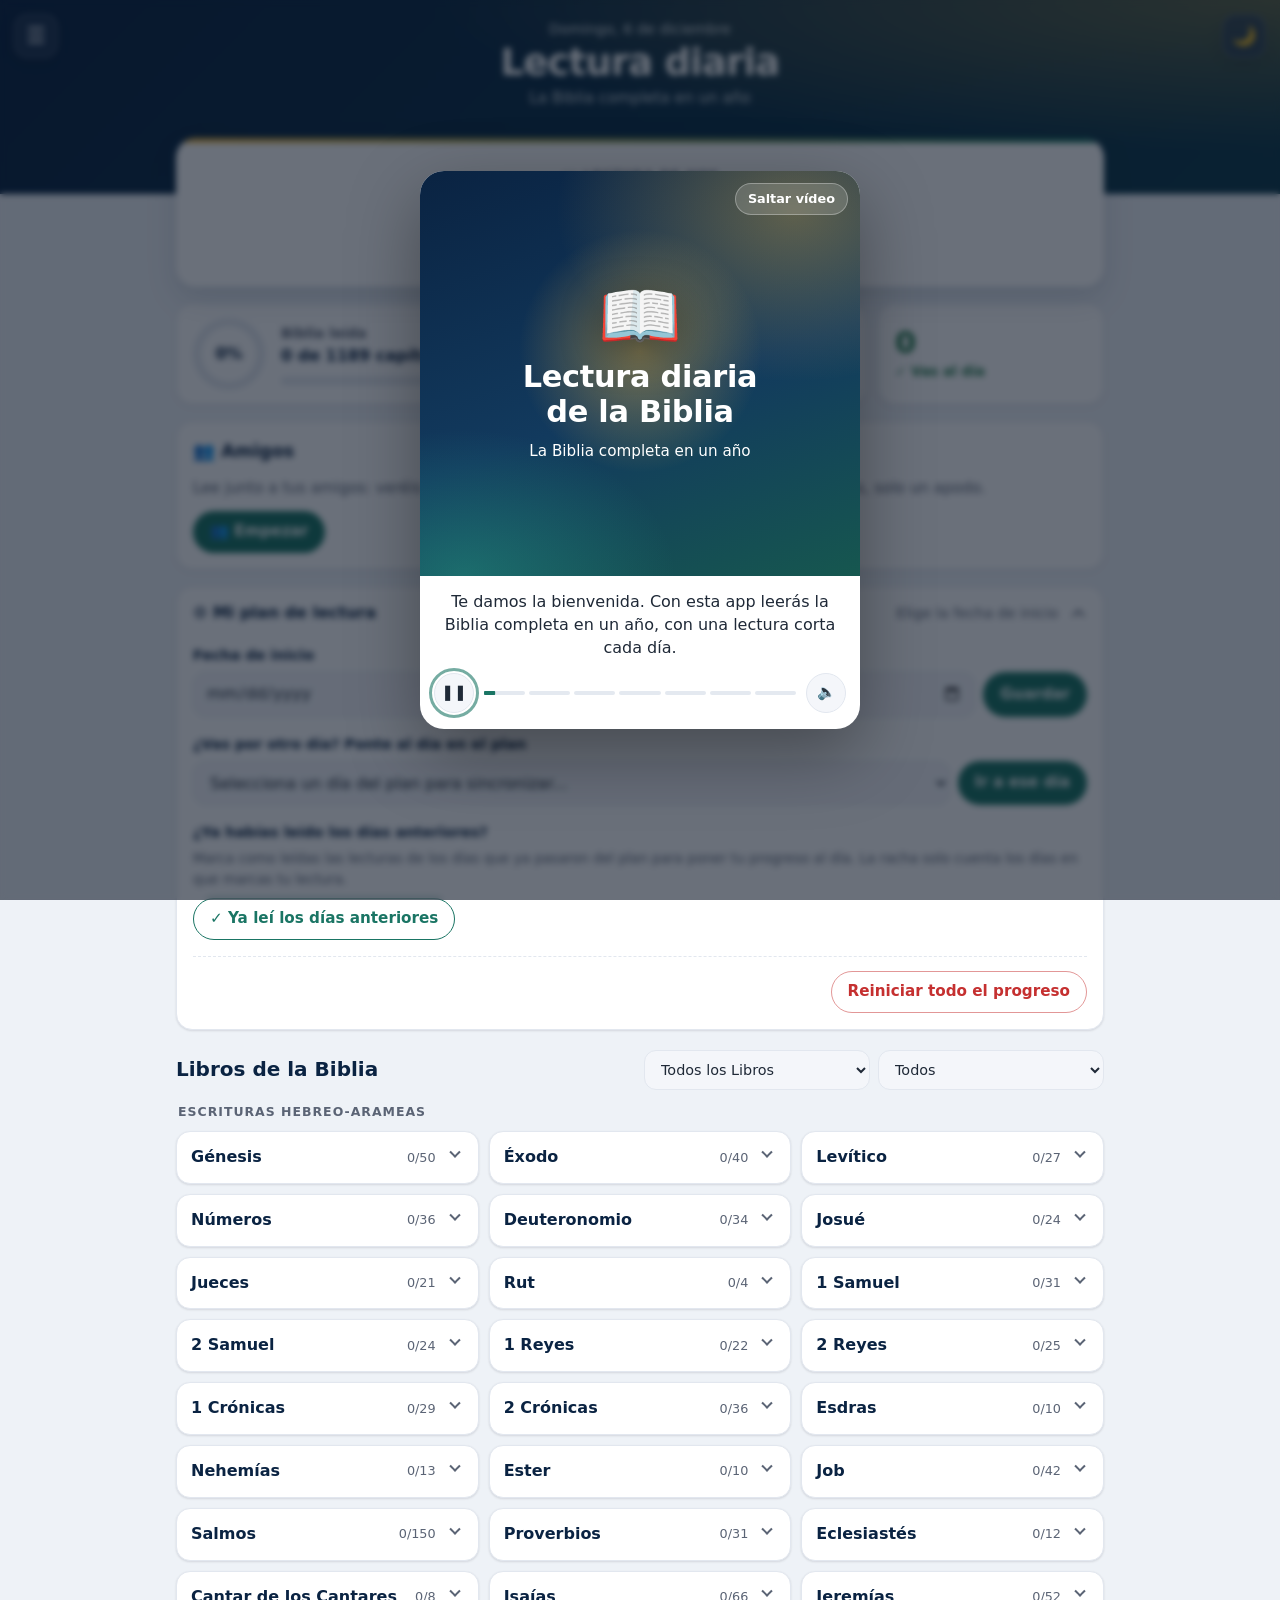
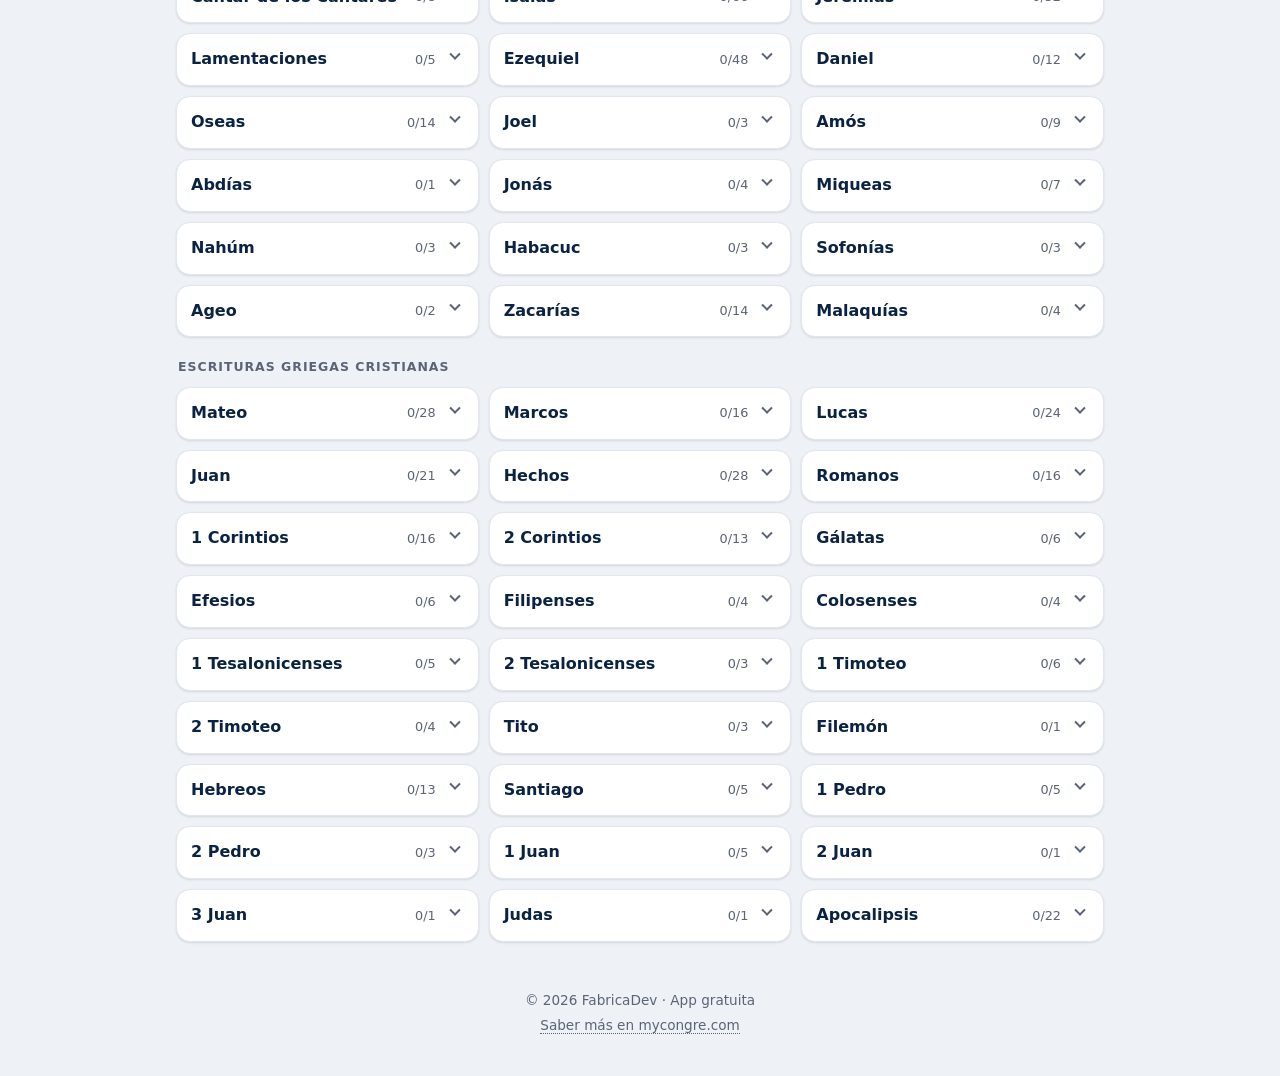
==== commit 3fa89403: "Aviso de racha por la noche A las 21:00 (hora del móvil, configurable) se avisa a quien tiene el rec" ====
--- a/index.html
+++ b/index.html
@@ -26,7 +26,7 @@
   <meta name="twitter:card" content="summary_large_image">
   <meta property="og:locale" content="es_ES">
 
-  <link rel="stylesheet" href="style.css?v=2.7.3">
+  <link rel="stylesheet" href="style.css?v=2.7.4">
 
   <link rel="manifest" href="manifest.json">
 
@@ -317,6 +317,16 @@
           <label for="reminderTime">Hora del aviso:</label>
           <input type="time" id="reminderTime" value="08:00" step="300">
         </div>
+        <div id="eveningReminderBox" hidden>
+          <label class="stats-toggle">
+            <input type="checkbox" id="eveningToggle" checked>
+            <span>🔥 Avisarme por la noche si aún no he leído y puedo perder la racha</span>
+          </label>
+          <div class="field-group">
+            <label for="eveningTime">Hora del aviso de la noche:</label>
+            <input type="time" id="eveningTime" value="21:00" step="300">
+          </div>
+        </div>
         <div class="menu-section-actions">
           <button type="button" id="reminderTestButton" class="button-secondary" hidden>Enviar aviso de prueba</button>
         </div>
@@ -726,12 +736,12 @@
     <button type="button" class="intro__skip" id="onboardingSkip">Saltar vídeo</button>
   </dialog>
 
-  <script src="./pwa.js?v=2.7.3" defer></script>
-  <script src="./script.js?v=2.7.3" defer></script>
-  <script src="./stats.js?v=2.7.3" defer></script>
-  <script src="./reminders.js?v=2.7.3" defer></script>
-  <script src="./sync.js?v=2.7.3" defer></script>
-  <script src="./friends.js?v=2.7.3" defer></script>
-  <script src="./onboarding.js?v=2.7.3" defer></script>
+  <script src="./pwa.js?v=2.7.4" defer></script>
+  <script src="./script.js?v=2.7.4" defer></script>
+  <script src="./stats.js?v=2.7.4" defer></script>
+  <script src="./reminders.js?v=2.7.4" defer></script>
+  <script src="./sync.js?v=2.7.4" defer></script>
+  <script src="./friends.js?v=2.7.4" defer></script>
+  <script src="./onboarding.js?v=2.7.4" defer></script>
 </body>
 </html>
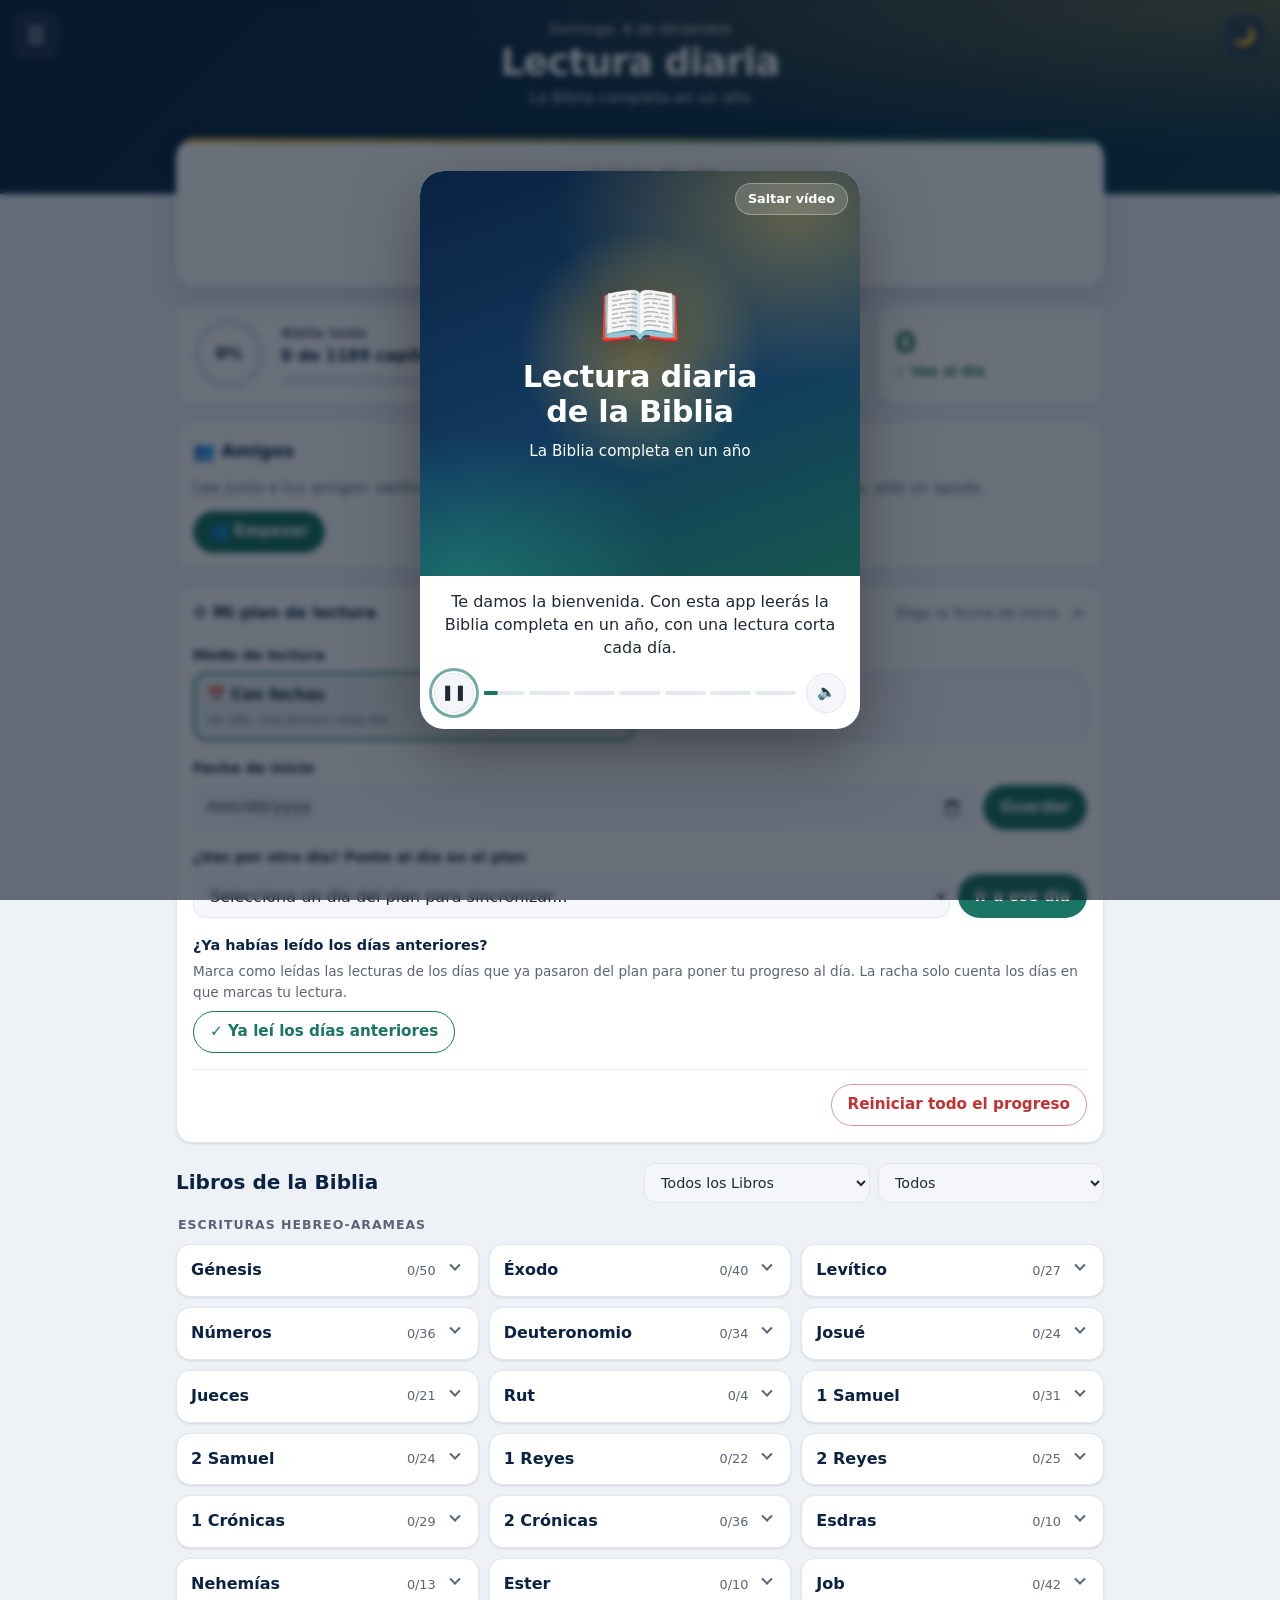
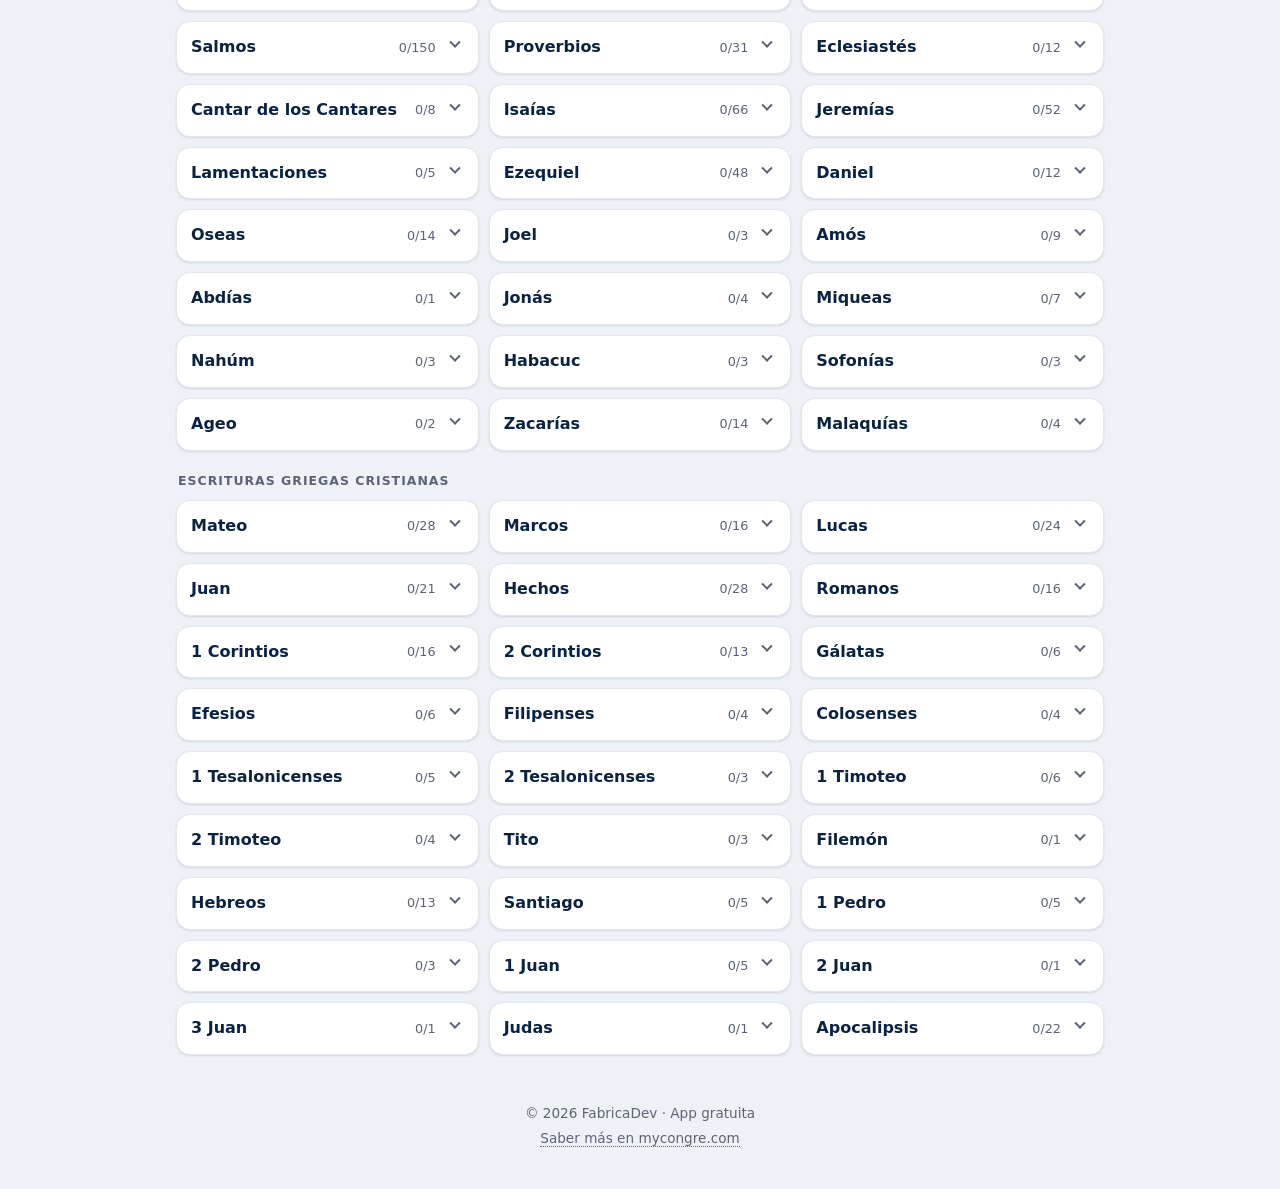
==== commit 3b12f825: "Modo «A mi ritmo» y «Ponerme al día» - A mi ritmo: cada vez toca la siguiente lectura sin leer, sin " ====
--- a/index.html
+++ b/index.html
@@ -26,7 +26,7 @@
   <meta name="twitter:card" content="summary_large_image">
   <meta property="og:locale" content="es_ES">
 
-  <link rel="stylesheet" href="style.css?v=2.7.4">
+  <link rel="stylesheet" href="style.css?v=2.8.0">
 
   <link rel="manifest" href="manifest.json">
 
@@ -484,7 +484,7 @@
       <div class="app-header__inner">
         <p class="app-header__date" id="currentDateText">&nbsp;</p>
         <h1 class="app-header__title">Lectura diaria</h1>
-        <p class="app-header__subtitle">La Biblia completa en un año</p>
+        <p class="app-header__subtitle" id="appSubtitle">La Biblia completa en un año</p>
       </div>
     </header>
 
@@ -500,6 +500,16 @@
           <button type="button" class="button-success" id="markSuggestedAsReadButton" style="display: none;">✓ Marcar como leído</button>
           <button type="button" class="button-ghost" id="addToCalendarButton" style="display: none;">📅 Añadir al calendario</button>
           <button type="button" class="button-ghost" id="reminderPromoButton" hidden>🔔 Recordármelo cada día</button>
+        </div>
+        <div class="catchup" id="catchUpBox" hidden>
+          <p class="catchup__title">🗓️ Para ponerte al día, hoy también:</p>
+          <ul class="catchup__list" id="catchUpList"></ul>
+          <p class="catchup__done" id="catchUpDone" hidden></p>
+          <p class="catchup__meta" id="catchUpMeta"></p>
+          <div class="catchup__actions">
+            <button type="button" class="button-ghost" id="catchUpMarkButton">✓ Marcar como leídas</button>
+            <button type="button" class="catchup__cancel" id="catchUpCancelButton">Dejar de recuperar</button>
+          </div>
         </div>
       </section>
 
@@ -535,8 +545,11 @@
         </div>
         <div class="stat-card stat-card--delay suggestion-block--status">
           <p class="stat-card__value"><span id="daysDelayedText" aria-live="polite">0</span></p>
-          <p class="stat-card__label"><span class="when-late">Lecturas atrasadas</span><span class="when-ok">✓ Vas al día</span></p>
-          <button type="button" class="stat-card__action" id="delayBackfillButton" hidden>✓ Ya las leí</button>
+          <p class="stat-card__label"><span class="when-late">Lecturas atrasadas</span><span class="when-ok">✓ Vas al día</span><span class="when-pace" id="paceLabel">Fin estimado</span></p>
+          <div class="stat-card__actions">
+            <button type="button" class="stat-card__action" id="catchUpOpenButton" hidden>🗓️ Ponerme al día</button>
+            <button type="button" class="stat-card__action" id="delayBackfillButton" hidden>✓ Ya las leí</button>
+          </div>
         </div>
       </section>
 
@@ -559,6 +572,15 @@
           <span class="panel__hint" id="currentPlanStartDateText" aria-live="polite">Cargando…</span>
         </summary>
         <div class="panel__body">
+          <div class="field">
+            <span class="field__label" id="planModeLabel">Modo de lectura</span>
+            <div class="plan-modes" role="radiogroup" aria-labelledby="planModeLabel">
+              <label class="plan-mode"><input type="radio" name="planMode" value="dates"><span><b>📅 Con fechas</b><small>Un año, una lectura cada día</small></span></label>
+              <label class="plan-mode"><input type="radio" name="planMode" value="pace"><span><b>🚶 A mi ritmo</b><small>Sin fechas ni retraso</small></span></label>
+            </div>
+            <p class="field__hint" id="planModeHint"></p>
+          </div>
+          <div class="plan-dates-fields" id="planDatesFields">
           <div class="field">
             <label for="planStartDateInput">Fecha de inicio</label>
             <div class="field__row">
@@ -579,6 +601,7 @@
             <label for="backfillPlanButton">¿Ya habías leído los días anteriores?</label>
             <p class="field__hint">Marca como leídas las lecturas de los días que ya pasaron del plan para poner tu progreso al día. La racha solo cuenta los días en que marcas tu lectura.</p>
             <button type="button" id="backfillPlanButton" class="button-secondary">✓ Ya leí los días anteriores</button>
+          </div>
           </div>
           <div class="panel__danger">
             <button type="button" id="resetProgress" class="button-danger">Reiniciar todo el progreso</button>
@@ -629,6 +652,41 @@
     </form>
   </dialog>
 
+  <dialog id="catchUpDialog" class="friends-dialog catchup-dialog" aria-labelledby="catchUpDialogTitle">
+    <form method="dialog">
+      <div class="friends-dialog__icon" aria-hidden="true">🗓️</div>
+      <h2 id="catchUpDialogTitle">Ponte al día</h2>
+      <p id="catchUpDialogText"></p>
+      <div class="catchup-option">
+        <h3>Repartir lo atrasado</h3>
+        <p>Cada día, además de la lectura del día, recuperas unas pocas atrasadas.</p>
+        <div class="field__row">
+          <label class="visually-hidden" for="catchUpDays">Días para ponerte al día</label>
+          <select id="catchUpDays">
+            <option value="7">En 1 semana</option>
+            <option value="14" selected>En 2 semanas</option>
+            <option value="30">En 1 mes</option>
+          </select>
+          <button type="button" id="catchUpSpreadButton">Repartir</button>
+        </div>
+        <p class="catchup-option__detail" id="catchUpSpreadDetail"></p>
+      </div>
+      <div class="catchup-option">
+        <h3>Seguir desde donde voy</h3>
+        <p id="catchUpShiftText"></p>
+        <button type="button" class="button-secondary" id="catchUpShiftButton">Seguir desde ahí</button>
+      </div>
+      <div class="catchup-option">
+        <h3>Leer a mi ritmo</h3>
+        <p>Sin fechas ni retraso: cada vez te toca la siguiente lectura sin leer.</p>
+        <button type="button" class="button-secondary" id="catchUpPaceButton">🚶 Cambiar a «A mi ritmo»</button>
+      </div>
+      <div class="friends-dialog__actions">
+        <button type="submit" class="button-ghost" value="cancel">Ahora no</button>
+      </div>
+    </form>
+  </dialog>
+
   <dialog id="onboarding" class="intro" aria-label="Vídeo de bienvenida">
     <div class="intro__player" id="introPlayer">
       <div class="intro__stage" id="introStage" aria-hidden="true">
@@ -736,12 +794,12 @@
     <button type="button" class="intro__skip" id="onboardingSkip">Saltar vídeo</button>
   </dialog>
 
-  <script src="./pwa.js?v=2.7.4" defer></script>
-  <script src="./script.js?v=2.7.4" defer></script>
-  <script src="./stats.js?v=2.7.4" defer></script>
-  <script src="./reminders.js?v=2.7.4" defer></script>
-  <script src="./sync.js?v=2.7.4" defer></script>
-  <script src="./friends.js?v=2.7.4" defer></script>
-  <script src="./onboarding.js?v=2.7.4" defer></script>
+  <script src="./pwa.js?v=2.8.0" defer></script>
+  <script src="./script.js?v=2.8.0" defer></script>
+  <script src="./stats.js?v=2.8.0" defer></script>
+  <script src="./reminders.js?v=2.8.0" defer></script>
+  <script src="./sync.js?v=2.8.0" defer></script>
+  <script src="./friends.js?v=2.8.0" defer></script>
+  <script src="./onboarding.js?v=2.8.0" defer></script>
 </body>
 </html>
--- a/style.css
+++ b/style.css
@@ -924,3 +924,45 @@
 .book-mark-all[data-complete="1"] { color: var(--text-muted); }
 .stat-card__action--streak { color: var(--streak-color); border-color: color-mix(in srgb, var(--streak-color) 45%, transparent); }
 .stat-card__action--streak:hover { background: color-mix(in srgb, var(--streak-color) 10%, transparent); color: var(--streak-color); }
+
+/* Modos de lectura: «Con fechas» o «A mi ritmo» */
+.field__label { display: block; font-weight: 600; font-size: 0.9rem; margin-bottom: 6px; color: var(--heading); }
+.plan-modes { display: grid; grid-template-columns: 1fr 1fr; gap: 8px; }
+.field label.plan-mode { position: relative; margin: 0; cursor: pointer; font-weight: 400; }
+.plan-mode input { position: absolute; opacity: 0; inset: 0; cursor: pointer; }
+.plan-mode span { display: grid; gap: 2px; height: 100%; padding: 10px 12px; border: 2px solid var(--border); border-radius: 14px; background: var(--surface-2); transition: border-color 0.15s, background 0.15s; }
+.plan-mode b { font-size: 0.95rem; color: var(--heading); }
+.plan-mode small { font-size: 0.78rem; color: var(--text-muted); }
+.plan-mode input:checked + span { border-color: var(--secondary-color); background: color-mix(in srgb, var(--secondary-color) 10%, var(--surface)); }
+.plan-mode input:focus-visible + span { outline: 3px solid color-mix(in srgb, var(--secondary-color) 60%, transparent); }
+.plan-dates-fields { display: grid; gap: 16px; }
+.plan-dates-fields[hidden] { display: none; }
+#planModeHint:empty { display: none; }
+
+/* Tarjeta de fin estimado (modo «A mi ritmo») */
+.stat-card--delay .when-pace { display: none; }
+.stat-card--delay.is-pace .when-late, .stat-card--delay.is-pace .when-ok { display: none; }
+.stat-card--delay.is-pace .when-pace { display: inline; }
+.stat-card--delay.is-pace .stat-card__value { color: var(--secondary-color); font-size: 1.35rem; }
+.stat-card__actions { display: flex; flex-wrap: wrap; gap: 6px; }
+.stat-card__actions:not(:has(button:not([hidden]))) { display: none; }
+
+/* Ponerse al día: lecturas atrasadas repartidas */
+.catchup { margin-top: 16px; padding: 14px 16px; border-radius: 16px; background: color-mix(in srgb, var(--accent-color) 12%, var(--surface)); border: 1px dashed color-mix(in srgb, var(--accent-color) 55%, var(--border)); text-align: left; }
+.catchup[hidden] { display: none; }
+.catchup__title { font-weight: 700; color: var(--heading); font-size: 0.95rem; }
+.catchup__list { list-style: none; padding: 0; margin: 8px 0 0; display: flex; flex-wrap: wrap; gap: 6px; }
+.catchup__list a { display: inline-block; padding: 5px 12px; border-radius: 999px; background: var(--surface); border: 1px solid var(--border); color: var(--heading); font-weight: 700; font-size: 0.9rem; text-decoration: none; }
+.catchup__list a:hover { border-color: var(--secondary-color); }
+.catchup__done { margin-top: 6px; font-weight: 700; color: var(--read-color); }
+.catchup__meta { margin-top: 8px; font-size: 0.82rem; color: var(--text-muted); }
+.catchup__actions { display: flex; flex-wrap: wrap; align-items: center; gap: 8px 12px; margin-top: 10px; }
+.catchup__actions .button-ghost { min-height: 38px; font-size: 0.88rem; }
+.catchup__cancel { background: none; border: none; padding: 4px 0; min-height: 0; color: var(--text-muted); font-size: 0.8rem; text-decoration: underline; box-shadow: none; }
+.catchup__cancel:hover { background: none; color: var(--heading); }
+.catchup-dialog { width: min(calc(100% - 32px), 440px); max-height: calc(100% - 32px); overflow-y: auto; }
+.catchup-option { text-align: left; padding: 12px 14px; border: 1px solid var(--border); border-radius: 14px; background: var(--surface-2); display: grid; gap: 8px; }
+.catchup-option h3 { font-size: 1rem; color: var(--heading); margin: 0; }
+.friends-dialog .catchup-option p { font-size: 0.85rem; margin: 0; }
+.friends-dialog .catchup-option__detail { font-weight: 700; color: var(--heading); }
+.catchup-option > button { justify-self: start; }
